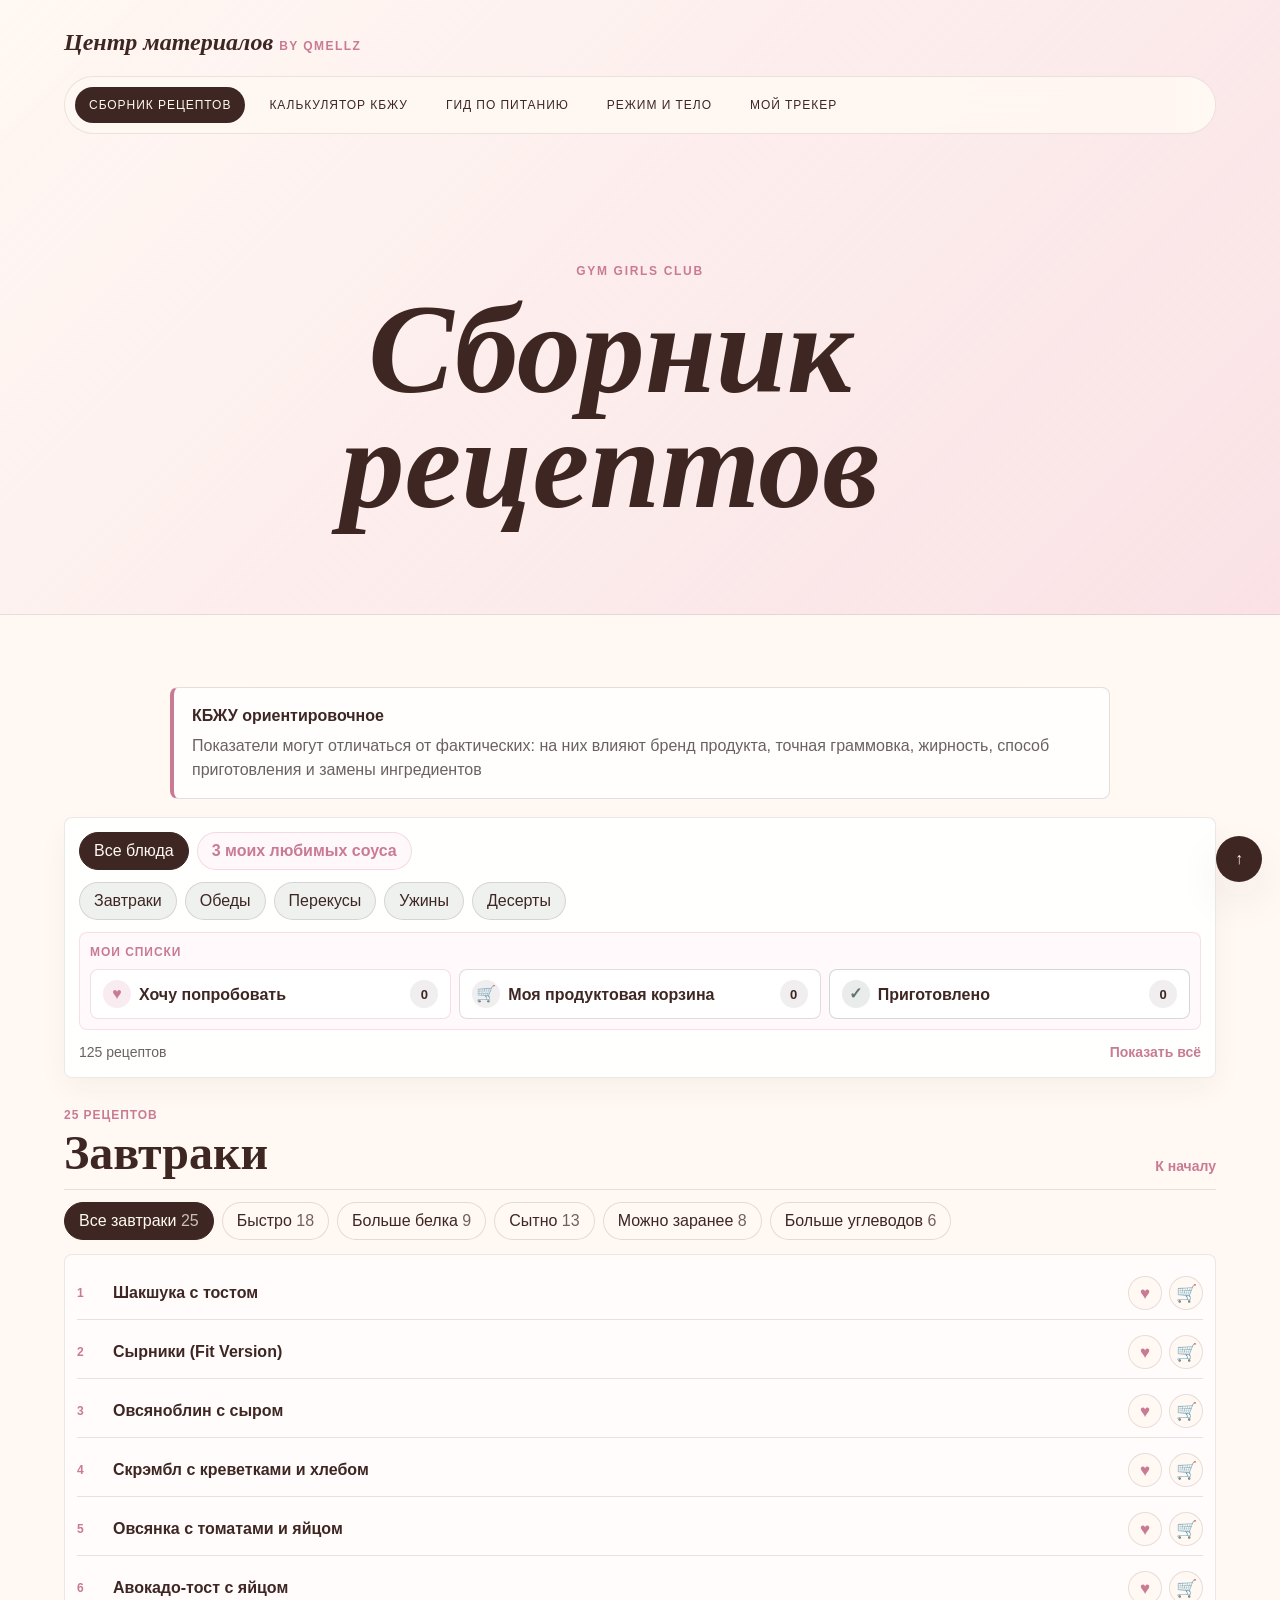
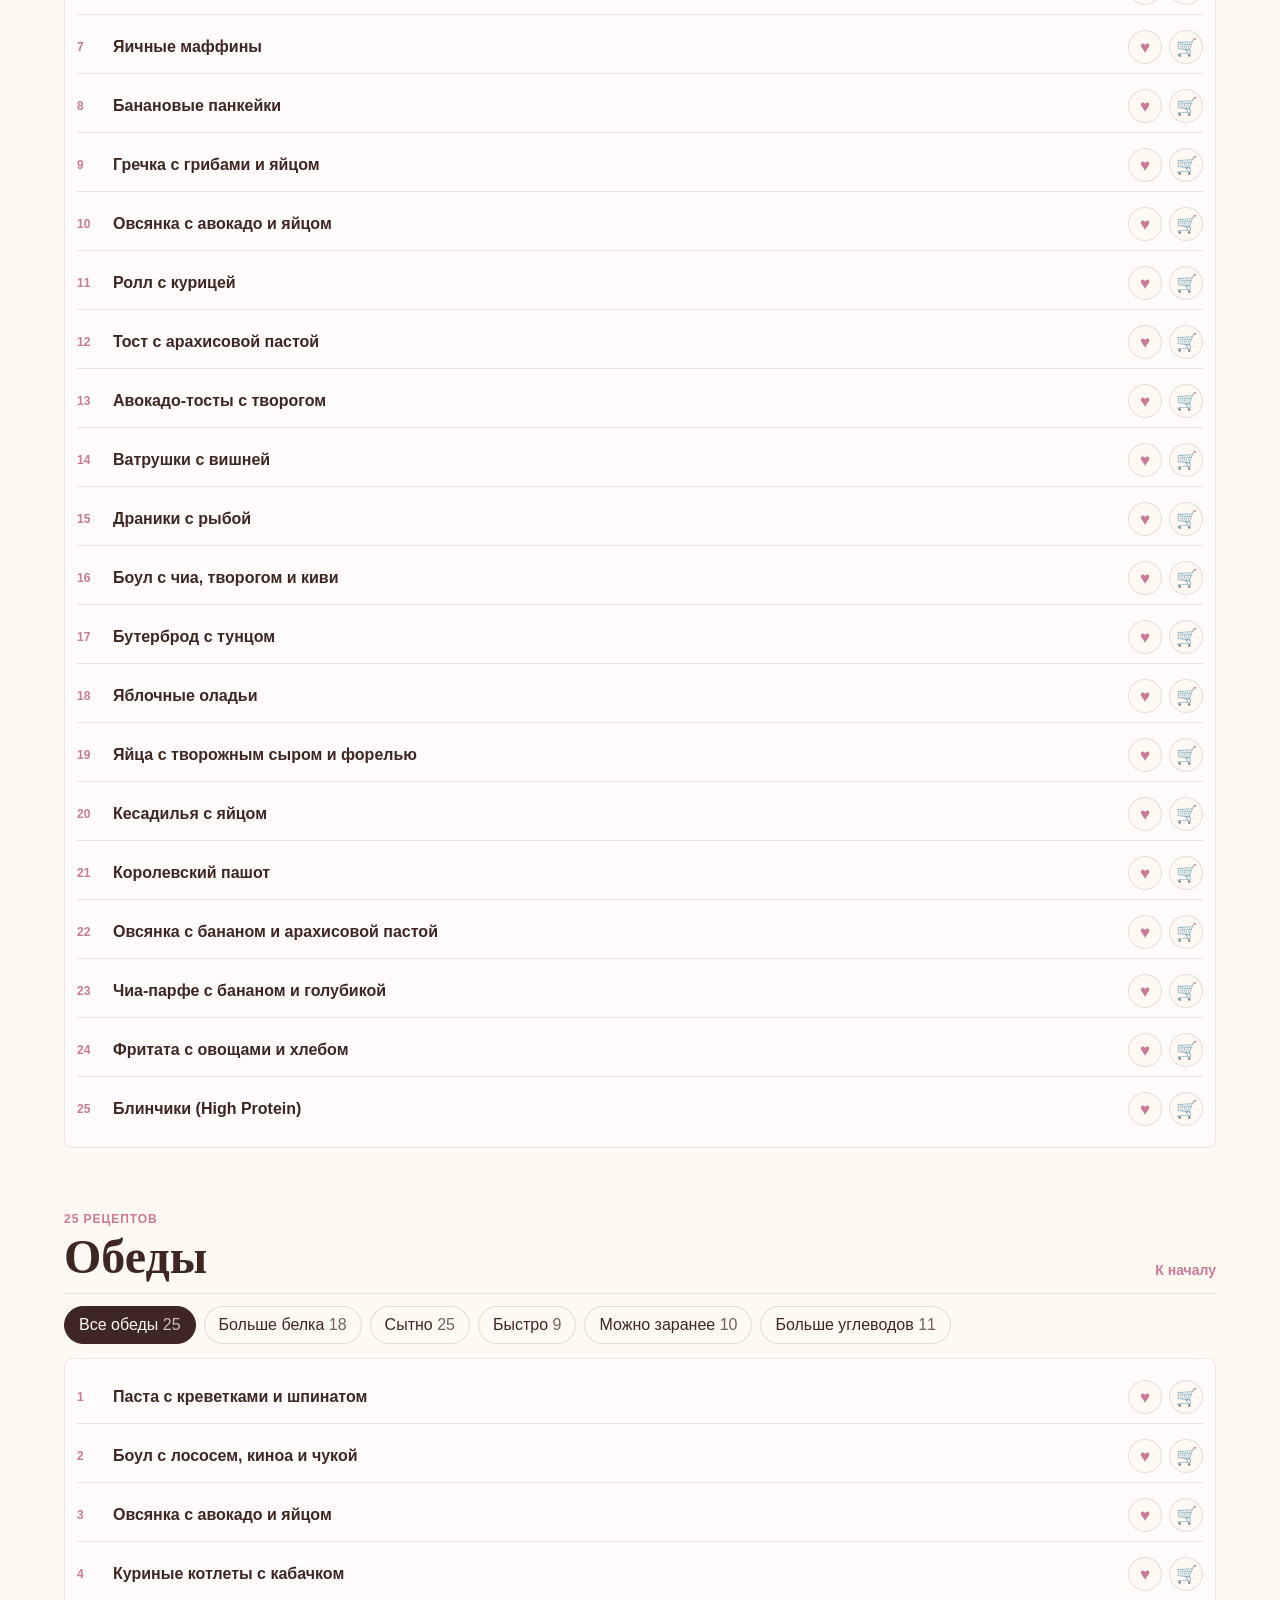
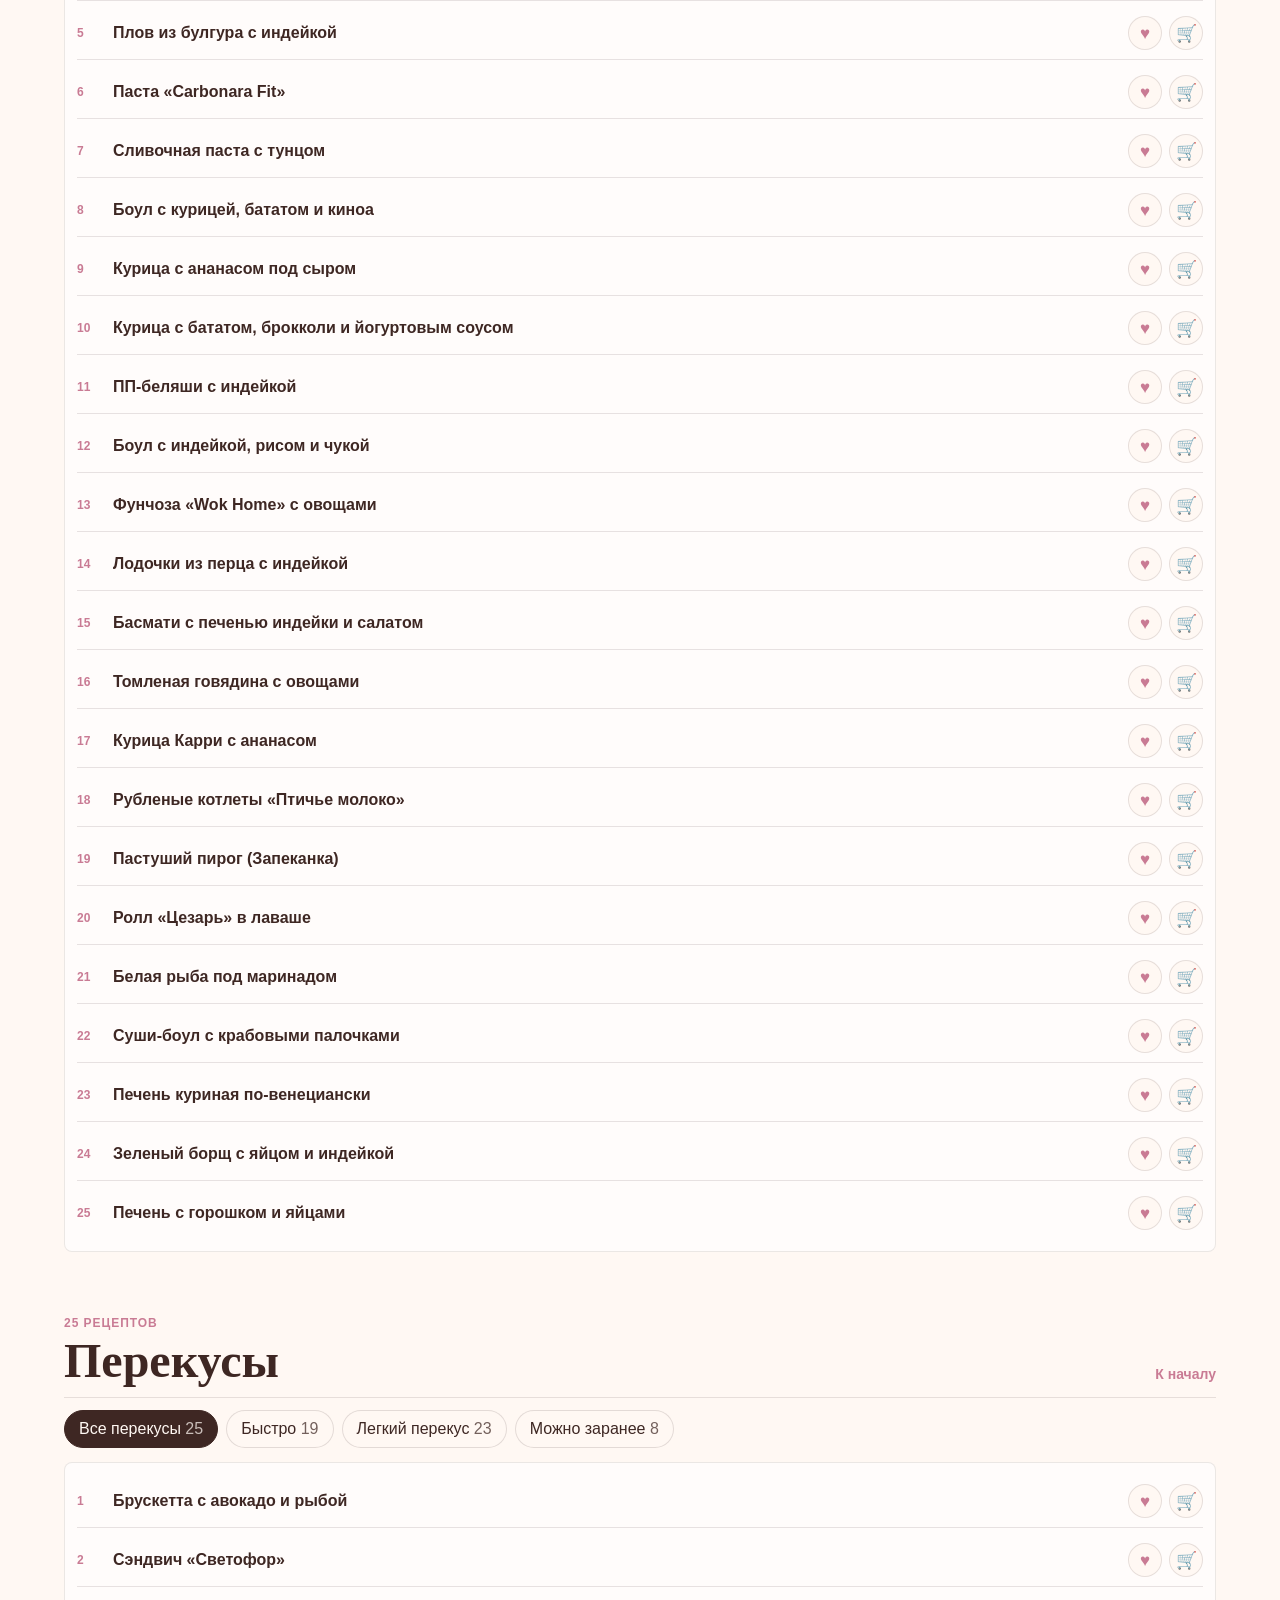
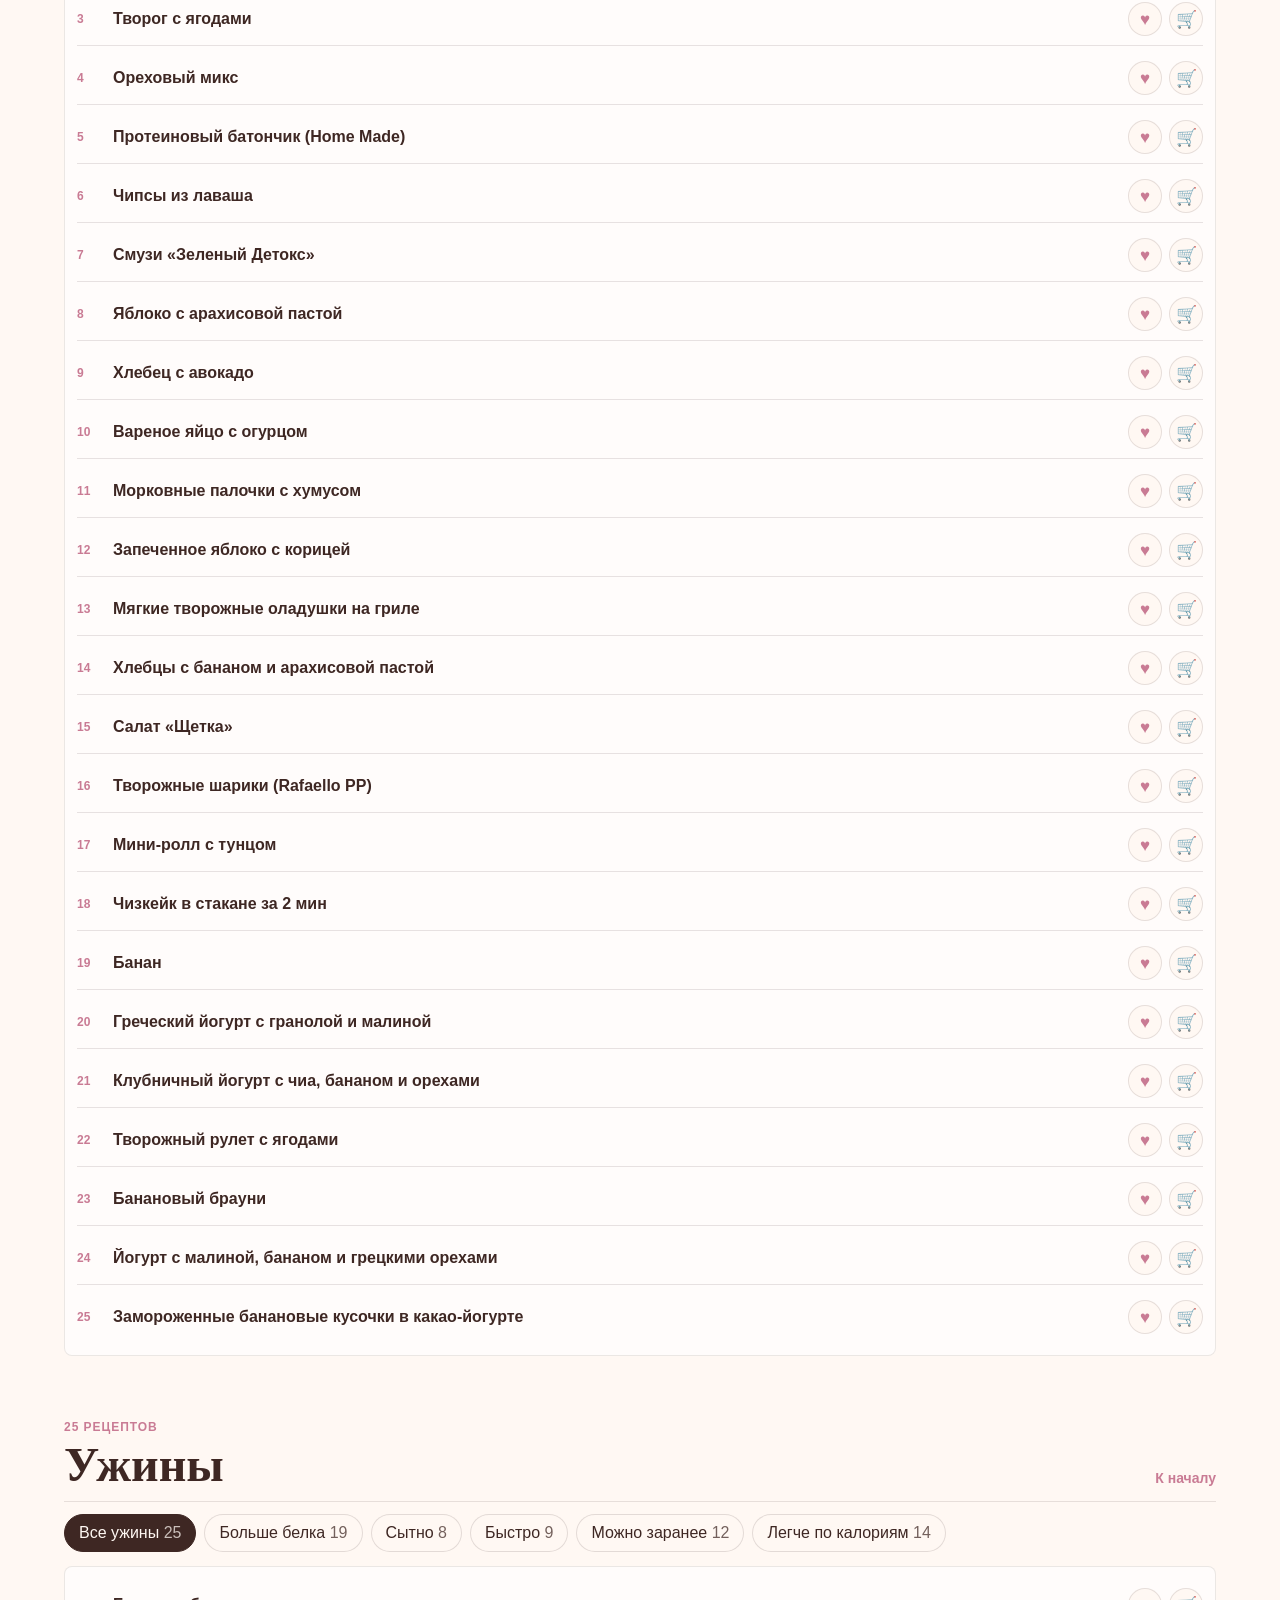
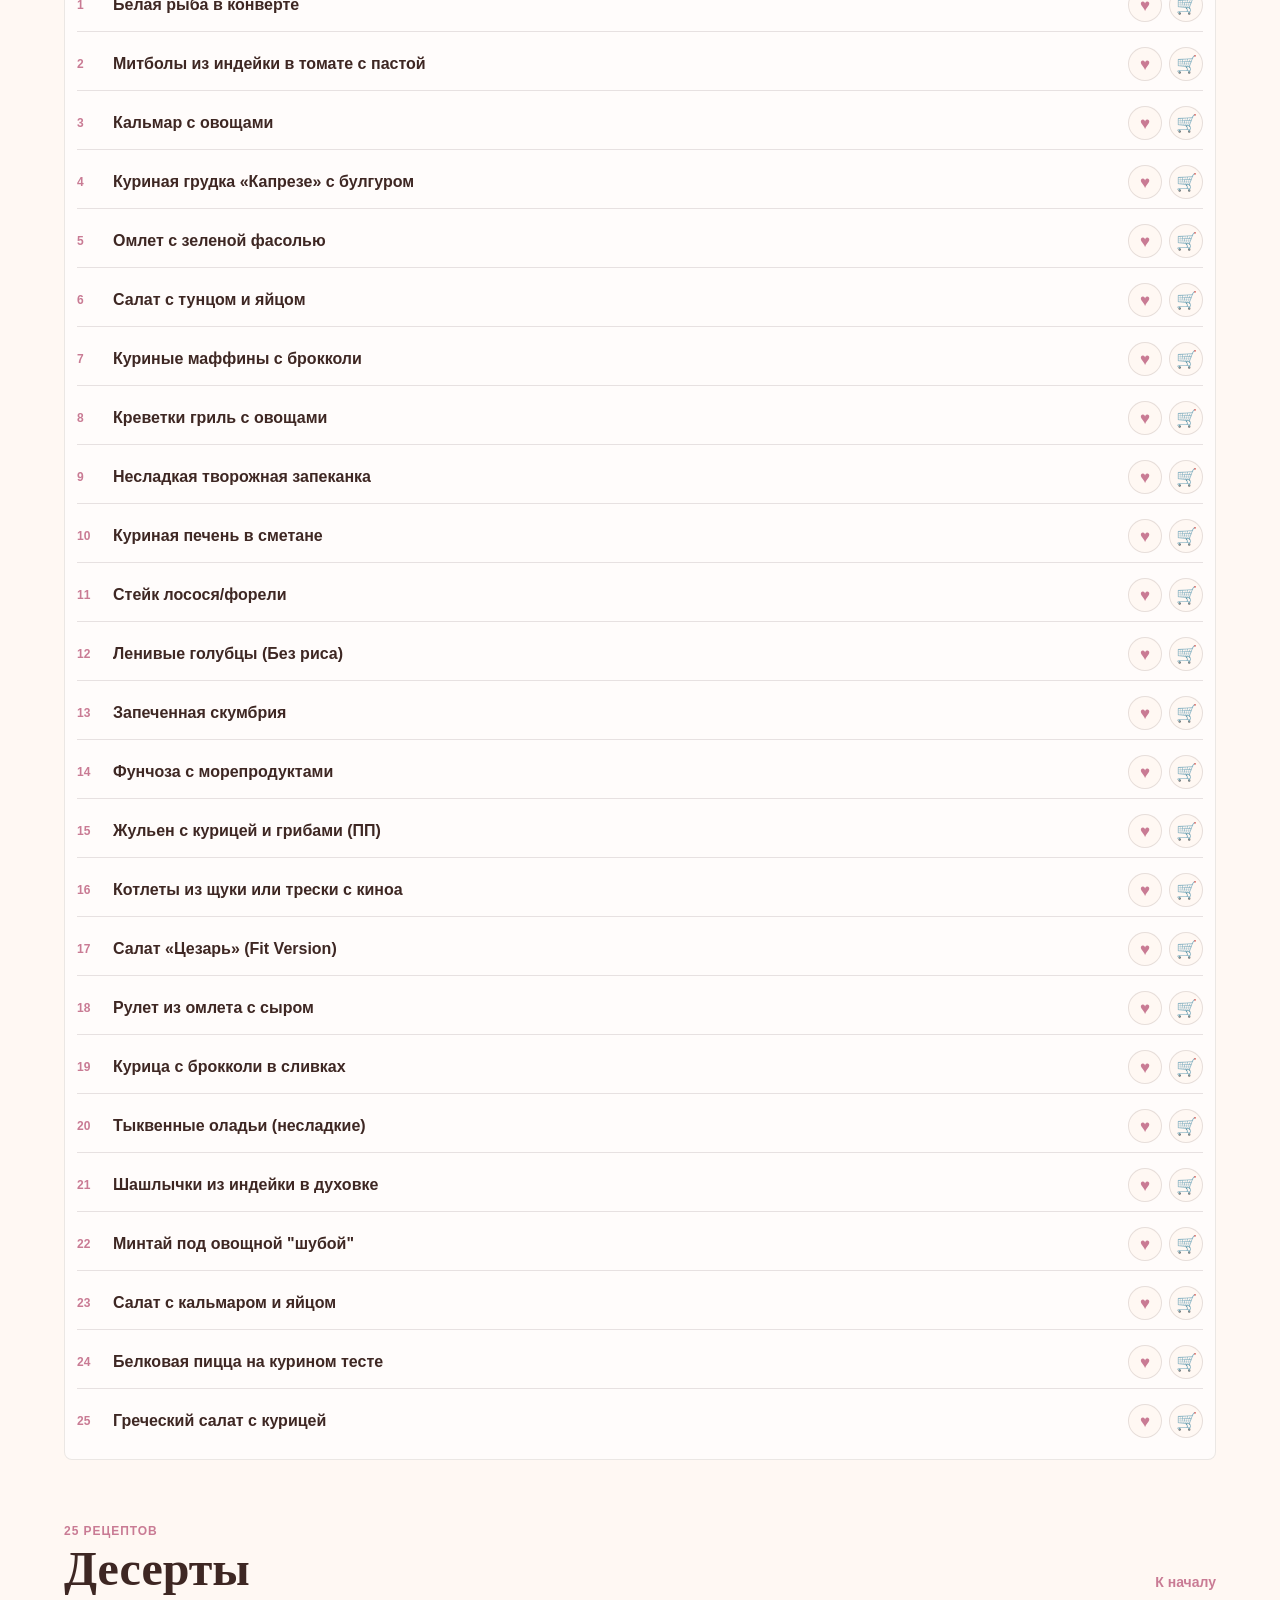
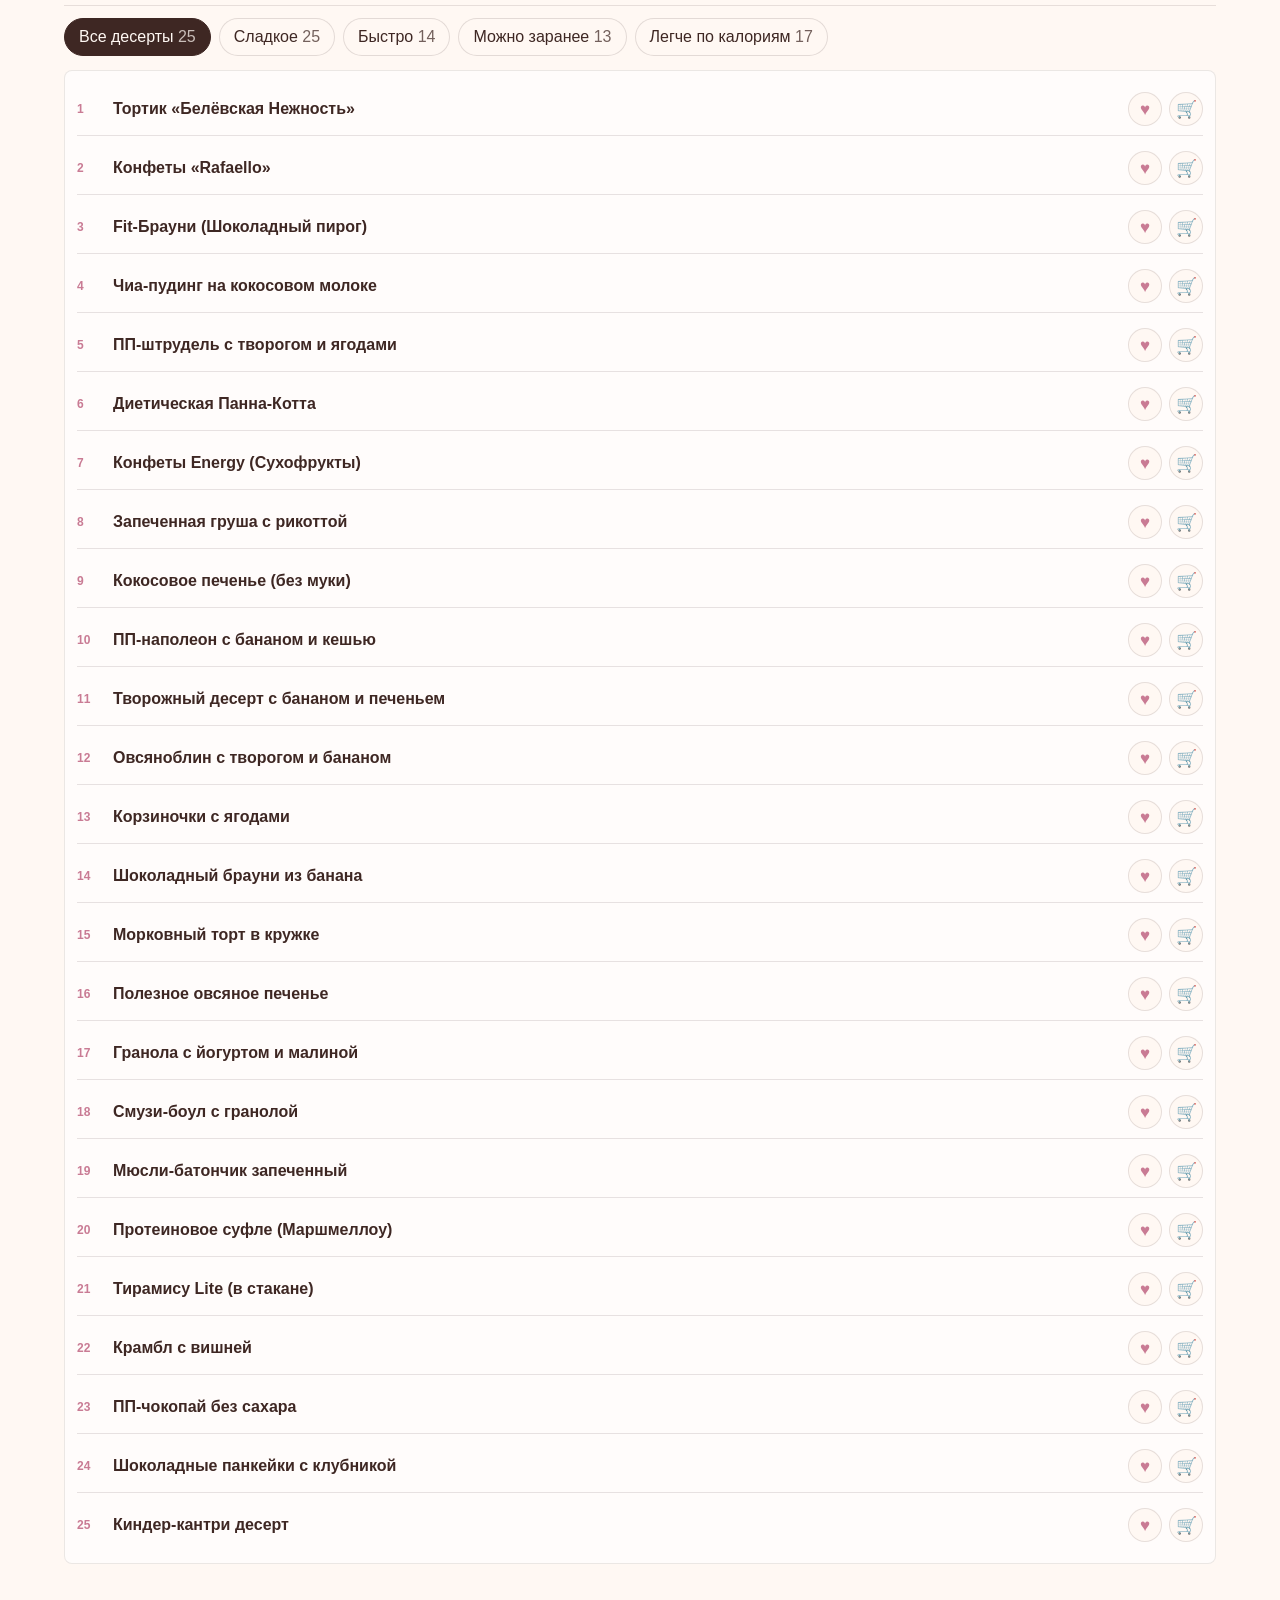
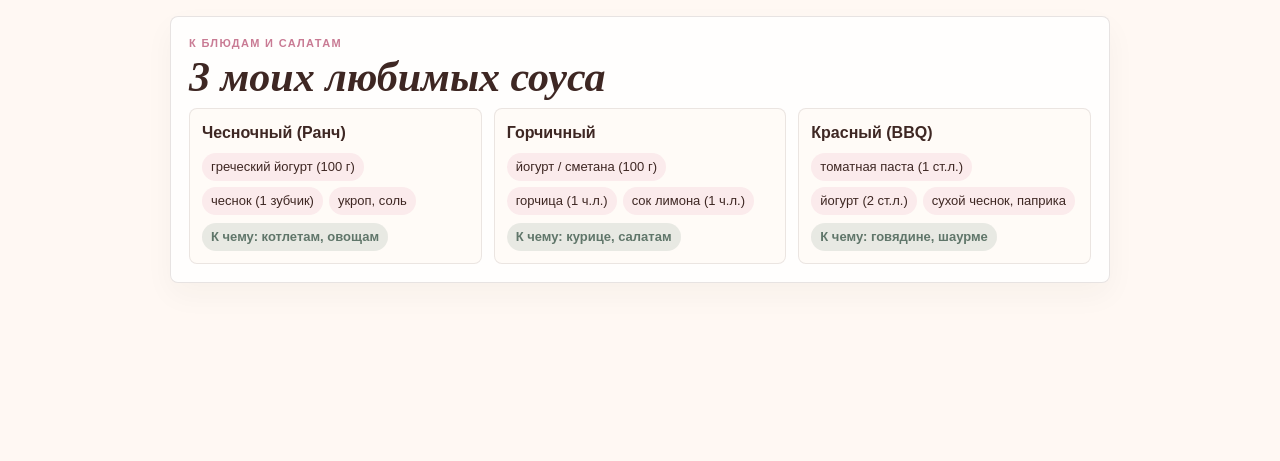
==== index.html @ 909104e0 "Initialize materials hub project" ====
<!doctype html>
<html lang="ru">
<head>
  <meta charset="UTF-8">
  <meta name="viewport" content="width=device-width, initial-scale=1.0">
  <meta name="description" content="Центр материалов Gym Girls Club: сборник рецептов, КБЖУ, отметки и продуктовая корзина.">
  <title>Gym Girls Club — центр материалов</title>
  <link rel="stylesheet" href="assets/css/materials.css?v=hub-5">
</head>
<body>
  <div class="materials-hub">
    <header class="hub-hero" id="top">
      <div class="hub-brand">Центр материалов <span>by QMELLZ</span></div>

      <div class="hub-nav-wrap" aria-label="Навигация по материалам">
        <nav class="hub-nav">
          <a class="hub-nav__item is-active" href="index.html#recipes">Сборник рецептов</a>
          <a class="hub-nav__item" href="calculator.html">Калькулятор КБЖУ</a>
          <a class="hub-nav__item" href="nutrition-guide.html">Гид по питанию</a>
          <a class="hub-nav__item" href="body-guide.html">Режим и тело</a>
          <a class="hub-nav__item" href="tracker.html">Мой трекер</a>
        </nav>
      </div>

      <div class="hub-hero__content">
        <p class="hub-eyebrow">Gym Girls Club</p>
        <h1>Сборник рецептов</h1>
      </div>
    </header>

    <main>
      <section class="section" id="recipes" aria-label="Сборник рецептов">
        <aside class="kbju-disclaimer" aria-label="Пояснение по КБЖУ">
          <strong>КБЖУ ориентировочное</strong>
          <p>Показатели могут отличаться от фактических: на них влияют бренд продукта, точная граммовка, жирность, способ приготовления и замены ингредиентов</p>
        </aside>

        <div class="recipes-toolbar" aria-label="Навигация по рецептам">
          <div class="status-tabs" data-status-tabs aria-label="Все рецепты">
            <button class="chip is-active" type="button" data-status-filter="">Все блюда</button>
            <a class="chip chip--sauces" href="#favorite-sauces">3 моих любимых соуса</a>
          </div>

          <div class="meal-jump" data-category-filters aria-label="Быстрый переход по разделам"></div>

          <div class="my-lists" aria-label="Мои списки">
            <span class="my-lists__title">Мои списки</span>
            <div class="my-lists__actions">
              <button class="my-list-button" type="button" data-status-filter="want">
                <span class="my-list-button__icon" aria-hidden="true">♥</span>
                <span>Хочу попробовать</span>
                <strong data-status-count="want">0</strong>
              </button>
              <button class="my-list-button my-list-button--shopping" type="button" data-open-shopping>
                <span class="my-list-button__icon" aria-hidden="true">🛒</span>
                <span>Моя продуктовая корзина</span>
                <strong data-shopping-count>0</strong>
              </button>
              <button class="my-list-button my-list-button--cooked" type="button" data-status-filter="cooked">
                <span class="my-list-button__icon" aria-hidden="true">✓</span>
                <span>Приготовлено</span>
                <strong data-status-count="cooked">0</strong>
              </button>
            </div>
          </div>

          <div class="toolbar-meta">
            <span data-result-count>0 рецептов</span>
            <span class="status-message" data-status-message aria-live="polite"></span>
            <button class="text-button" type="button" data-reset-filters>Показать всё</button>
          </div>
        </div>

        <div class="recipe-sections" data-recipes-list></div>

        <section class="favorite-sauces" id="favorite-sauces" aria-labelledby="favorite-sauces-title">
          <div class="favorite-sauces__head">
            <span>К блюдам и салатам</span>
            <h2 id="favorite-sauces-title">3 моих любимых соуса</h2>
          </div>
          <div class="favorite-sauces__list" data-sauces></div>
        </section>
      </section>
    </main>

    <div class="recipe-modal" data-recipe-modal hidden>
      <button class="recipe-modal__backdrop" type="button" data-close-recipe aria-label="Закрыть окно"></button>
      <article class="recipe-modal__panel" role="dialog" aria-modal="true" aria-labelledby="recipe-modal-title">
        <div data-recipe-modal-content></div>
      </article>
    </div>

    <a class="back-top" href="#top" aria-label="Наверх">↑</a>
  </div>

  <script src="assets/data/recipes-data.js"></script>
  <script src="assets/js/materials.js?v=hub-4"></script>
</body>
</html>
---- assets/css/materials.css ----
:root {
  --espresso: #3e2723;
  --deep-text: #241716;
  --cream: #fff8f3;
  --peony: #f4c9d6;
  --dusty-rose: #c97b94;
  --sage: #60766a;
  --sage-soft: rgba(96, 118, 106, 0.14);
  --surface: #ffffff;
  --soft-line: rgba(62, 39, 35, 0.12);
  --muted: rgba(36, 23, 22, 0.68);
  --shadow: 0 18px 46px rgba(62, 39, 35, 0.08);
}

*,
*::before,
*::after {
  box-sizing: border-box;
}

html {
  scroll-behavior: smooth;
}

body {
  margin: 0;
  background: var(--cream);
  color: var(--deep-text);
  font-family: Arial, sans-serif;
  line-height: 1.5;
}

button,
input {
  font: inherit;
}

select {
  font: inherit;
}

button {
  cursor: pointer;
}

a {
  color: inherit;
}

.materials-hub {
  min-height: 100vh;
  overflow-x: hidden;
}

.hub-hero {
  min-height: 480px;
  padding: 24px clamp(18px, 5vw, 72px) clamp(50px, 8vw, 92px);
  background:
    linear-gradient(135deg, rgba(255, 248, 243, 0.96), rgba(244, 201, 214, 0.48)),
    var(--cream);
  border-bottom: 1px solid var(--soft-line);
}

.hub-brand {
  color: var(--espresso);
  font-family: Georgia, "Times New Roman", serif;
  font-size: clamp(18px, 2vw, 24px);
  font-style: italic;
  font-weight: 700;
}

.hub-brand span {
  color: var(--dusty-rose);
  font-family: Arial, sans-serif;
  font-size: 12px;
  font-style: normal;
  letter-spacing: 0.12em;
  text-transform: uppercase;
}

.hub-nav-wrap {
  position: sticky;
  top: 0;
  z-index: 10;
  margin-top: 16px;
  overflow: hidden;
  border: 1px solid rgba(62, 39, 35, 0.1);
  border-radius: 999px;
  background: rgba(255, 248, 243, 0.86);
  backdrop-filter: blur(16px);
}

.hub-nav-wrap::after {
  content: "";
  position: absolute;
  top: 0;
  right: 0;
  bottom: 0;
  width: 44px;
  pointer-events: none;
  background: linear-gradient(90deg, rgba(255, 248, 243, 0), rgba(255, 248, 243, 0.92));
}

.hub-nav {
  display: flex;
  gap: 10px;
  align-items: center;
  overflow-x: auto;
  padding: 10px;
  scrollbar-width: none;
}

.hub-nav::-webkit-scrollbar {
  display: none;
}

.hub-nav__item {
  display: inline-flex;
  flex: 0 0 auto;
  min-height: 36px;
  align-items: center;
  justify-content: center;
  padding: 9px 14px;
  border-radius: 999px;
  color: var(--espresso);
  font-size: 12px;
  letter-spacing: 0.08em;
  text-decoration: none;
  text-transform: uppercase;
  white-space: nowrap;
}

.hub-nav__item.is-active {
  background: var(--espresso);
  color: var(--cream);
}

.hub-nav__item.is-muted {
  border: 1px solid rgba(62, 39, 35, 0.1);
  color: rgba(62, 39, 35, 0.52);
}

.hub-hero__content {
  max-width: 780px;
  margin: 0 auto;
  padding-top: clamp(70px, 10vw, 132px);
  text-align: center;
}

.hub-eyebrow {
  margin: 0 0 12px;
  color: var(--dusty-rose);
  font-size: 12px;
  font-weight: 700;
  letter-spacing: 0.14em;
  text-transform: uppercase;
}

.hub-hero h1,
.section-heading h2 {
  margin: 0;
  color: var(--espresso);
  font-family: Georgia, "Times New Roman", serif;
  font-weight: 700;
  letter-spacing: 0;
}

.hub-hero h1 {
  max-width: 720px;
  font-size: clamp(70px, 10vw, 132px);
  font-style: italic;
  line-height: 0.9;
}

.hub-lead {
  max-width: 640px;
  margin: 24px auto 0;
  color: var(--muted);
  font-size: clamp(17px, 2vw, 22px);
}

.hero-count {
  display: inline-flex;
  min-height: 38px;
  align-items: center;
  margin-top: 26px;
  padding: 0 14px;
  border-radius: 999px;
  background: rgba(255, 255, 255, 0.7);
  color: var(--espresso);
  font-weight: 700;
}

main {
  padding: clamp(34px, 6vw, 72px) clamp(16px, 5vw, 72px) 96px;
}

.section {
  max-width: 1180px;
  margin: 0 auto 82px;
  scroll-margin-top: 90px;
}

.section-heading {
  max-width: 760px;
  margin-bottom: 22px;
}

.section-heading h2 {
  font-size: clamp(34px, 5vw, 64px);
  line-height: 0.95;
}

.section-heading p,
.recipe-meta,
.recipe-note,
.shopping-panel p {
  color: var(--muted);
}

.section-heading p {
  margin: 14px 0 0;
  font-size: 16px;
}

.kbju-disclaimer {
  max-width: 940px;
  margin: 0 auto 18px;
  padding: 16px 18px;
  border: 1px solid rgba(62, 39, 35, 0.14);
  border-left: 4px solid var(--dusty-rose);
  border-radius: 8px;
  background: rgba(255, 255, 255, 0.78);
  color: var(--muted);
}

.kbju-disclaimer strong {
  display: block;
  margin-bottom: 6px;
  color: var(--espresso);
}

.kbju-disclaimer p {
  margin: 0;
}

.favorite-sauces {
  max-width: 940px;
  margin: 36px auto 0;
  padding: 18px;
  border: 1px solid rgba(62, 39, 35, 0.12);
  border-radius: 8px;
  background: rgba(255, 255, 255, 0.82);
  box-shadow: 0 12px 30px rgba(62, 39, 35, 0.04);
  scroll-margin-top: 220px;
}

.favorite-sauces__head {
  margin-bottom: 10px;
}

.favorite-sauces__head span {
  display: block;
  margin-bottom: 4px;
  color: var(--dusty-rose);
  font-size: 11px;
  font-weight: 700;
  letter-spacing: 0.12em;
  text-transform: uppercase;
}

.favorite-sauces__head h2 {
  margin: 0;
  color: var(--espresso);
  font-family: Georgia, "Times New Roman", serif;
  font-size: clamp(28px, 4vw, 42px);
  font-style: italic;
  line-height: 1;
}

.favorite-sauces__list {
  display: grid;
  grid-template-columns: repeat(3, minmax(0, 1fr));
  gap: 12px;
}

.recipes-toolbar {
  position: sticky;
  top: 62px;
  z-index: 5;
  display: grid;
  gap: 12px;
  margin-bottom: 24px;
  padding: 14px;
  border: 1px solid rgba(62, 39, 35, 0.1);
  border-radius: 8px;
  background: rgba(255, 255, 255, 0.88);
  box-shadow: 0 12px 30px rgba(62, 39, 35, 0.045);
  backdrop-filter: blur(16px);
}

.status-tabs,
.meal-jump,
.toolbar-meta,
.section-chips,
.recipe-meta,
.recipe-tags {
  width: 100%;
  min-width: 0;
  display: flex;
  flex-wrap: wrap;
  gap: 8px;
  align-items: center;
}

.toolbar-meta {
  justify-content: space-between;
  color: var(--muted);
  font-size: 14px;
}

.my-lists {
  display: grid;
  gap: 8px;
  padding: 10px;
  border: 1px solid rgba(207, 119, 147, 0.2);
  border-radius: 8px;
  background: rgba(255, 248, 250, 0.82);
}

.my-lists__title {
  color: var(--dusty-rose);
  font-size: 12px;
  font-weight: 800;
  letter-spacing: 0.08em;
  text-transform: uppercase;
}

.my-lists__actions {
  display: grid;
  grid-template-columns: repeat(3, minmax(0, 1fr));
  gap: 8px;
}

.my-list-button {
  min-width: 0;
  min-height: 48px;
  display: grid;
  grid-template-columns: 28px minmax(0, 1fr) 28px;
  align-items: center;
  gap: 8px;
  padding: 10px 12px;
  border: 1px solid rgba(207, 119, 147, 0.24);
  border-radius: 8px;
  background: #fff;
  color: var(--espresso);
  font-weight: 800;
  text-align: left;
  transition: transform 180ms ease, background-color 180ms ease, border-color 180ms ease;
}

.my-list-button:hover {
  transform: translateY(-1px);
}

.my-list-button.is-active {
  border-color: var(--dusty-rose);
  background: rgba(207, 119, 147, 0.13);
}

.my-list-button--cooked {
  border-color: rgba(96, 118, 106, 0.28);
}

.my-list-button--cooked.is-active {
  border-color: var(--sage);
  background: rgba(96, 118, 106, 0.14);
}

.my-list-button__icon,
.my-list-button strong {
  flex: 0 0 auto;
}

.my-list-button span:not(.my-list-button__icon) {
  min-width: 0;
  line-height: 1.2;
  overflow-wrap: anywhere;
}

.my-list-button__icon {
  width: 28px;
  height: 28px;
  display: inline-flex;
  align-items: center;
  justify-content: center;
  border-radius: 999px;
  background: rgba(207, 119, 147, 0.14);
  color: var(--dusty-rose);
}

.my-list-button--cooked .my-list-button__icon {
  background: rgba(96, 118, 106, 0.14);
  color: var(--sage);
}

.my-list-button--shopping {
  border-color: rgba(62, 39, 35, 0.16);
}

.my-list-button--shopping .my-list-button__icon {
  background: rgba(62, 39, 35, 0.08);
  color: var(--espresso);
}

.my-list-button strong {
  min-width: 28px;
  height: 28px;
  display: inline-flex;
  align-items: center;
  justify-content: center;
  border-radius: 999px;
  background: rgba(62, 39, 35, 0.08);
  color: var(--espresso);
  font-size: 13px;
}

.status-message {
  min-height: 21px;
  color: var(--sage);
  font-weight: 700;
}

.button,
.chip,
.text-button {
  border: 0;
  text-decoration: none;
  transition: transform 180ms ease, background-color 180ms ease, border-color 180ms ease;
}

.button:hover,
.chip:hover,
.text-button:hover {
  transform: translateY(-1px);
}

.button {
  display: inline-flex;
  min-height: 46px;
  align-items: center;
  justify-content: center;
  padding: 0 22px;
  border-radius: 999px;
  font-weight: 700;
}

.button--primary {
  background: var(--espresso);
  color: var(--cream);
}

.button--ghost {
  border: 1px solid rgba(62, 39, 35, 0.18);
  background: rgba(255, 255, 255, 0.58);
  color: var(--espresso);
}

.chip {
  min-height: 38px;
  padding: 0 14px;
  border: 1px solid rgba(62, 39, 35, 0.14);
  border-radius: 999px;
  background: rgba(255, 248, 243, 0.84);
  color: var(--espresso);
  white-space: nowrap;
}

a.chip {
  display: inline-flex;
  align-items: center;
}

.chip.is-active {
  border-color: var(--espresso);
  background: var(--espresso);
  color: var(--cream);
}

.chip span {
  opacity: 0.72;
}

.chip--jump {
  background: rgba(96, 118, 106, 0.1);
}

.chip--sauces {
  border-color: rgba(207, 119, 147, 0.24);
  background: rgba(255, 248, 250, 0.9);
  color: var(--dusty-rose);
  font-weight: 800;
}

.text-button {
  padding: 0;
  background: transparent;
  color: var(--dusty-rose);
  font-weight: 700;
}

.recipe-sections {
  display: grid;
  gap: 42px;
}

.recipe-section {
  scroll-margin-top: 250px;
}

.recipe-section__head {
  display: flex;
  gap: 16px;
  align-items: flex-end;
  justify-content: space-between;
  margin-bottom: 12px;
  padding-bottom: 12px;
  border-bottom: 1px solid var(--soft-line);
}

.recipe-section__head h3 {
  margin: 3px 0 0;
  color: var(--espresso);
  font-family: Georgia, "Times New Roman", serif;
  font-size: clamp(30px, 4vw, 48px);
  line-height: 1;
}

.recipe-section__count {
  color: var(--dusty-rose);
  font-size: 12px;
  font-weight: 700;
  letter-spacing: 0.08em;
  text-transform: uppercase;
}

.recipe-section__top {
  color: var(--dusty-rose);
  font-size: 14px;
  font-weight: 700;
  text-decoration: none;
}

.section-chips {
  margin-bottom: 14px;
}

.recipe-index {
  display: grid;
  gap: 6px;
  margin: 0 0 16px;
  padding: 12px;
  border: 1px solid rgba(62, 39, 35, 0.1);
  border-radius: 8px;
  background: rgba(255, 255, 255, 0.62);
}

.recipe-index__item {
  width: 100%;
  display: grid;
  grid-template-columns: minmax(0, 1fr) auto;
  gap: 10px;
  align-items: center;
  padding: 9px 0;
  border-bottom: 1px solid var(--soft-line);
  color: var(--espresso);
}

.recipe-index__item.is-want {
  color: var(--dusty-rose);
}

.recipe-index__item.is-cooked {
  color: var(--sage);
}

.recipe-index__item:last-child {
  border-bottom: 0;
}

.recipe-index__open {
  min-width: 0;
  display: grid;
  grid-template-columns: 28px minmax(0, 1fr);
  gap: 8px;
  align-items: center;
  padding: 0;
  border: 0;
  background: transparent;
  color: inherit;
  font-weight: 700;
  text-align: left;
}

.recipe-index__open span {
  color: var(--dusty-rose);
  font-size: 12px;
}

.recipe-index__open strong {
  min-width: 0;
  overflow-wrap: anywhere;
}

.recipe-grid,
.bonus-grid,
.shopping-layout {
  display: grid;
  gap: 14px;
}

.recipe-grid {
  grid-template-columns: repeat(3, minmax(0, 1fr));
  width: 100%;
}

.recipe-card,
.bonus-card,
.shopping-list,
.shopping-panel {
  border: 1px solid rgba(62, 39, 35, 0.1);
  border-radius: 8px;
  background: rgba(255, 255, 255, 0.82);
  box-shadow: 0 12px 30px rgba(62, 39, 35, 0.045);
}

.recipe-card {
  min-width: 0;
  width: 100%;
  max-width: 100%;
  overflow: hidden;
  scroll-margin-top: 250px;
}

.recipe-card:hover {
  transform: translateY(-2px);
}

.recipe-card.is-want {
  border-color: rgba(201, 123, 148, 0.42);
}

.recipe-card.is-cooked {
  border-color: rgba(96, 118, 106, 0.45);
  background: linear-gradient(135deg, rgba(96, 118, 106, 0.13), rgba(255, 255, 255, 0.9));
}

.recipe-summary {
  width: 100%;
  min-width: 0;
  display: grid;
  grid-template-columns: minmax(0, 1fr) auto;
  gap: 12px;
  align-items: start;
  padding: 18px;
}

.recipe-main-toggle {
  display: block;
  width: 100%;
  min-width: 0;
  padding: 0;
  border: 0;
  background: transparent;
  color: inherit;
  text-align: left;
}

.recipe-category {
  color: var(--dusty-rose);
  font-size: 12px;
  font-weight: 700;
  letter-spacing: 0.08em;
  text-transform: uppercase;
}

.recipe-title {
  margin: 6px 0 10px;
  color: var(--espresso);
  font-size: 19px;
  line-height: 1.2;
  overflow-wrap: anywhere;
}

.recipe-pill,
.tag {
  display: inline-flex;
  min-width: 0;
  max-width: 100%;
  align-items: center;
  min-height: 28px;
  padding: 0 9px;
  border-radius: 999px;
  background: rgba(244, 201, 214, 0.42);
  color: var(--espresso);
  font-size: 12px;
  font-weight: 700;
  overflow-wrap: anywhere;
  white-space: normal;
}

.recipe-pill--cooked {
  background: var(--sage-soft);
  color: var(--sage);
}

.recipe-pill--want {
  background: rgba(201, 123, 148, 0.18);
  color: var(--dusty-rose);
}

.recipe-card-actions {
  display: flex;
  gap: 7px;
  align-items: center;
  justify-content: flex-end;
  flex-wrap: wrap;
}

.recipe-open,
.status-icon {
  width: 34px;
  height: 34px;
  border: 0;
  border-radius: 999px;
  display: grid;
  flex: 0 0 34px;
  place-items: center;
  background: var(--peony);
  color: var(--espresso);
  font-weight: 700;
}

.status-icon {
  border: 1px solid rgba(62, 39, 35, 0.12);
  background: var(--cream);
  color: var(--dusty-rose);
  font-size: 17px;
}

.status-icon--shopping {
  color: var(--espresso);
}

.status-icon--remove-cooked {
  color: var(--muted);
  font-size: 22px;
  line-height: 1;
}

.status-icon.is-active {
  border-color: transparent;
  background: var(--dusty-rose);
  color: #ffffff;
}

.status-icon--shopping.is-active {
  background: var(--espresso);
}

.mark-cooked-button {
  min-height: 34px;
  padding: 0 12px;
  border: 1px solid rgba(96, 118, 106, 0.24);
  border-radius: 999px;
  background: rgba(96, 118, 106, 0.1);
  color: var(--sage);
  font-size: 13px;
  font-weight: 800;
}

.recipe-block {
  margin-top: 16px;
}

.recipe-block h4 {
  margin: 0 0 8px;
  color: var(--espresso);
}

.recipe-block p,
.recipe-block ol {
  margin: 0;
}

.recipe-block ol {
  padding-left: 22px;
}

.recipe-block li + li {
  margin-top: 8px;
}

.recipe-note {
  margin-top: 14px;
  padding: 12px;
  border-left: 4px solid var(--sage);
  border-radius: 8px;
  background: var(--sage-soft);
}

.recipe-modal[hidden] {
  display: none;
}

.recipe-modal {
  position: fixed;
  inset: 0;
  z-index: 40;
  display: grid;
  place-items: center;
  padding: 24px;
}

.recipe-modal__backdrop {
  position: absolute;
  inset: 0;
  border: 0;
  background: rgba(36, 23, 22, 0.36);
}

.recipe-modal__panel {
  position: relative;
  z-index: 1;
  width: min(720px, 100%);
  height: min(760px, calc(100vh - 48px));
  max-height: min(760px, calc(100vh - 48px));
  overflow: hidden;
  display: flex;
  flex-direction: column;
  border: 1px solid rgba(62, 39, 35, 0.14);
  border-radius: 12px;
  background: var(--surface);
  box-shadow: 0 28px 80px rgba(62, 39, 35, 0.22);
}

[data-recipe-modal-content] {
  min-height: 0;
  height: 100%;
  display: flex;
  flex-direction: column;
}

.recipe-modal__head {
  display: grid;
  grid-template-columns: minmax(0, 1fr) auto;
  gap: 16px;
  align-items: start;
  padding: 22px 22px 14px;
  border-bottom: 1px solid var(--soft-line);
}

.recipe-modal__head h3 {
  margin: 6px 0 0;
  color: var(--espresso);
  font-family: Georgia, "Times New Roman", serif;
  font-size: clamp(28px, 4vw, 46px);
  line-height: 1;
  overflow-wrap: anywhere;
}

.recipe-modal__actions {
  display: flex;
  gap: 8px;
  align-items: center;
}

.recipe-modal__close {
  width: 38px;
  height: 38px;
  border: 0;
  border-radius: 999px;
  display: grid;
  place-items: center;
  background: var(--espresso);
  color: var(--cream);
  font-size: 25px;
  line-height: 1;
}

.recipe-modal__body {
  min-height: 0;
  flex: 1 1 auto;
  overflow-y: auto;
  overscroll-behavior: contain;
  -webkit-overflow-scrolling: touch;
  padding: 18px 22px;
}

.recipe-modal__meta {
  margin-top: 12px;
}

.recipe-modal__footer {
  flex: 0 0 auto;
  padding: 14px 22px 20px;
  border-top: 1px solid var(--soft-line);
  background: var(--surface);
}

.recipe-modal__footer .button {
  width: 100%;
}

body.is-modal-open {
  overflow: hidden;
}

.bonus-grid {
  grid-template-columns: repeat(3, minmax(0, 1fr));
}

.bonus-card,
.shopping-list,
.shopping-panel {
  padding: 20px;
}

.bonus-card h3,
.shopping-panel h3 {
  margin: 0 0 8px;
  color: var(--espresso);
}

.sauce-row,
.booster-row,
.shopping-item {
  padding: 12px 0;
  border-bottom: 1px solid var(--soft-line);
}

.sauce-row:last-child,
.booster-row:last-child,
.shopping-item:last-child {
  border-bottom: 0;
}

.favorite-sauces .sauce-row {
  padding: 12px;
  border: 1px solid rgba(62, 39, 35, 0.1);
  border-radius: 8px;
  background: rgba(255, 248, 243, 0.54);
}

.favorite-sauces .sauce-row:last-child {
  border-bottom: 1px solid rgba(62, 39, 35, 0.1);
}

.sauce-row strong,
.booster-row strong {
  display: block;
  color: var(--espresso);
}

.booster-row span {
  display: block;
  margin-top: 4px;
  color: var(--muted);
}

.sauce-row ul {
  display: flex;
  flex-wrap: wrap;
  gap: 6px;
  margin: 8px 0;
  padding: 0;
  list-style: none;
}

.sauce-row li,
.sauce-pair {
  display: inline-flex;
  min-height: 28px;
  align-items: center;
  padding: 0 9px;
  border-radius: 999px;
  background: rgba(244, 201, 214, 0.34);
  color: var(--espresso);
  font-size: 13px;
}

.sauce-pair {
  background: var(--sage-soft);
  color: var(--sage);
  font-weight: 700;
}

.shopping-layout {
  grid-template-columns: minmax(0, 1fr) 280px;
  gap: 16px;
}

.shopping-list {
  display: grid;
  gap: 14px;
}

.shopping-recipe {
  padding: 14px;
  border: 1px solid rgba(62, 39, 35, 0.1);
  border-radius: 8px;
  background: rgba(255, 255, 255, 0.7);
}

.shopping-recipe h3 {
  margin: 0 0 8px;
  color: var(--espresso);
  font-size: 18px;
  line-height: 1.2;
}

.shopping-item label {
  display: flex;
  gap: 10px;
  align-items: flex-start;
}

.shopping-item input {
  margin-top: 4px;
  accent-color: var(--dusty-rose);
}

.shopping-item.is-checked span {
  color: var(--espresso);
  font-weight: 700;
}

.shopping-panel {
  position: sticky;
  top: 120px;
  align-self: start;
}

.shopping-panel .button {
  width: 100%;
  margin-top: 10px;
}

.shopping-hint {
  margin: 0 0 12px;
  color: var(--muted);
}

.back-top {
  position: fixed;
  right: 18px;
  bottom: 18px;
  z-index: 20;
  width: 46px;
  height: 46px;
  display: grid;
  place-items: center;
  border-radius: 50%;
  background: var(--espresso);
  color: var(--cream);
  text-decoration: none;
  box-shadow: var(--shadow);
}

.empty-state {
  grid-column: 1 / -1;
  padding: 24px;
  border: 1px dashed rgba(62, 39, 35, 0.24);
  border-radius: 8px;
  color: var(--muted);
  text-align: center;
}

.calculator-hero {
  min-height: 320px;
}

.calculator-hero .hub-hero__content {
  max-width: 900px;
  padding-top: clamp(46px, 6vw, 74px);
  text-align: center;
}

.calculator-hero h1 {
  max-width: 760px;
  margin-left: auto;
  margin-right: auto;
  font-size: clamp(42px, 6.4vw, 82px);
  line-height: 0.95;
}

.calculator-section {
  max-width: 1040px;
}

.calculator-section .kbju-disclaimer {
  text-align: center;
}

.calculator-layout {
  display: grid;
  grid-template-columns: minmax(0, 1.05fr) minmax(320px, 0.95fr);
  gap: 18px;
  align-items: start;
  justify-content: center;
}

.calculator-layout:not(.is-calculated) {
  max-width: 620px;
  grid-template-columns: minmax(0, 1fr);
  margin-left: auto;
  margin-right: auto;
}

.calculator-card,
.calculator-result {
  border: 1px solid rgba(62, 39, 35, 0.12);
  border-radius: 8px;
  background: rgba(255, 255, 255, 0.84);
  box-shadow: 0 12px 30px rgba(62, 39, 35, 0.045);
}

.calculator-card {
  display: grid;
  gap: 16px;
  padding: 18px;
  text-align: center;
}

.calculator-heading {
  max-width: 100%;
  margin-bottom: 0;
  text-align: center;
}

.calculator-kicker {
  display: block;
  margin-bottom: 6px;
  color: var(--dusty-rose);
  font-size: 12px;
  font-weight: 800;
  letter-spacing: 0.12em;
  text-transform: uppercase;
}

.calculator-fields {
  display: grid;
  grid-template-columns: repeat(3, minmax(0, 1fr));
  gap: 10px;
}

.calculator-fields--activity {
  grid-template-columns: repeat(2, minmax(0, 1fr));
}

.calculator-field {
  display: grid;
  gap: 7px;
  color: var(--espresso);
  font-weight: 800;
  text-align: left;
}

.calculator-field span,
.calculator-goals legend {
  color: var(--dusty-rose);
  font-size: 12px;
  font-weight: 800;
  letter-spacing: 0.08em;
  text-transform: uppercase;
}

.calculator-field input,
.calculator-field select {
  width: 100%;
  min-height: 48px;
  padding: 0 13px;
  border: 1px solid rgba(62, 39, 35, 0.16);
  border-radius: 8px;
  background: rgba(255, 248, 243, 0.62);
  color: var(--deep-text);
  font-size: 16px;
  font-weight: 700;
  outline: 0;
  text-align: center;
  text-overflow: ellipsis;
}

.calculator-field select {
  text-align: left;
}

.calculator-field input::placeholder {
  color: rgba(36, 23, 22, 0.52);
}

.calculator-field input:focus,
.calculator-field select:focus {
  border-color: var(--dusty-rose);
  box-shadow: 0 0 0 3px rgba(201, 123, 148, 0.14);
}

.calculator-goals {
  display: grid;
  gap: 8px;
  margin: 0;
  padding: 0;
  border: 0;
  text-align: left;
}

.calculator-goals legend {
  margin-bottom: 2px;
  text-align: center;
}

.goal-option {
  min-width: 0;
  display: grid;
  grid-template-columns: minmax(0, 1fr);
  gap: 6px;
  align-items: center;
  padding: 14px;
  border: 1px solid rgba(62, 39, 35, 0.12);
  border-radius: 8px;
  background: rgba(255, 248, 243, 0.6);
  color: var(--espresso);
  text-align: center;
  cursor: pointer;
}

.goal-option.is-selected {
  border-color: rgba(201, 123, 148, 0.5);
  background: rgba(244, 201, 214, 0.24);
  box-shadow: inset 0 0 0 1px rgba(201, 123, 148, 0.2);
}

.goal-option input {
  position: absolute;
  width: 1px;
  height: 1px;
  overflow: hidden;
  clip: rect(0 0 0 0);
  clip-path: inset(50%);
  white-space: nowrap;
  accent-color: var(--dusty-rose);
}

.goal-option strong,
.goal-option small {
  display: block;
}

.goal-option strong {
  line-height: 1.2;
}

.goal-option small {
  margin-top: 4px;
  color: var(--muted);
  font-weight: 400;
  line-height: 1.35;
}

.calculator-error {
  min-height: 21px;
  margin: 0;
  color: var(--dusty-rose);
  font-weight: 800;
}

.calculator-submit {
  width: 100%;
}

.calculator-result {
  position: sticky;
  top: 92px;
  display: grid;
  gap: 16px;
  padding: 18px;
  text-align: center;
}

.calculator-result[hidden] {
  display: none;
}

.calculator-result__head {
  padding: 18px;
  border-radius: 8px;
  background: var(--espresso);
  color: var(--cream);
}

.calculator-result__head span {
  display: block;
  color: var(--peony);
  font-size: 12px;
  font-weight: 800;
  letter-spacing: 0.12em;
  text-transform: uppercase;
}

.calculator-result__head strong {
  display: block;
  margin-top: 8px;
  font-family: Georgia, "Times New Roman", serif;
  font-size: clamp(40px, 7vw, 64px);
  line-height: 0.95;
}

.calculator-result__head p {
  margin: 12px 0 0;
  color: rgba(255, 248, 243, 0.82);
}

.calculator-warning {
  padding: 12px 14px;
  border: 1px solid rgba(201, 123, 148, 0.28);
  border-left: 4px solid var(--dusty-rose);
  border-radius: 8px;
  background: rgba(244, 201, 214, 0.18);
  color: var(--espresso);
  font-weight: 700;
}

.macro-meter {
  display: flex;
  width: 100%;
  height: 12px;
  overflow: hidden;
  border-radius: 999px;
  background: rgba(62, 39, 35, 0.08);
}

.macro-meter span {
  min-width: 4px;
  transition: width 220ms ease;
}

.macro-meter__protein {
  background: var(--dusty-rose);
}

.macro-meter__fat {
  background: var(--sage);
}

.macro-meter__carbs {
  background: var(--espresso);
}

.macro-result span {
  display: inline-flex;
  align-items: center;
  justify-content: center;
  gap: 6px;
}

.macro-dot {
  width: 9px;
  height: 9px;
  flex: 0 0 auto;
  border-radius: 50%;
}

.macro-dot--protein {
  background: var(--dusty-rose);
}

.macro-dot--fat {
  background: var(--sage);
}

.macro-dot--carbs {
  background: var(--espresso);
}

.macro-results {
  display: grid;
  grid-template-columns: repeat(3, minmax(0, 1fr));
  gap: 8px;
}

.macro-result {
  padding: 12px;
  border: 1px solid rgba(62, 39, 35, 0.1);
  border-radius: 8px;
  background: rgba(255, 248, 243, 0.72);
}

.macro-result span {
  color: var(--muted);
  font-size: 12px;
  font-weight: 800;
  text-transform: uppercase;
}

.macro-result strong {
  display: block;
  margin-top: 6px;
  color: var(--espresso);
  font-size: 22px;
}

.calculator-details {
  display: grid;
  gap: 8px;
  color: var(--muted);
}

.calculator-details span {
  display: grid;
  grid-template-columns: minmax(0, 1fr) auto;
  gap: 12px;
  padding-bottom: 8px;
  border-bottom: 1px solid var(--soft-line);
  text-align: left;
}

.calculator-details span:last-child {
  padding-bottom: 0;
  border-bottom: 0;
}

.calculator-details strong {
  color: var(--espresso);
}

.guide-hero {
  min-height: 520px;
}

.guide-hero h1 {
  font-size: clamp(56px, 9vw, 112px);
}

.guide-shell {
  display: grid;
  gap: 46px;
}

.guide-grid {
  display: grid;
  grid-template-columns: repeat(2, minmax(0, 1fr));
  gap: 16px;
}

.guide-grid--intro {
  align-items: stretch;
}

.guide-panel,
.guide-zone,
.guide-mini-card,
.cycle-card,
.guide-cta {
  border: 1px solid rgba(62, 39, 35, 0.12);
  border-radius: 8px;
  background: rgba(255, 255, 255, 0.78);
  box-shadow: var(--shadow);
}

.guide-panel {
  display: grid;
  align-content: start;
  gap: 14px;
  padding: clamp(18px, 3vw, 28px);
}

.guide-panel--dark {
  background: var(--espresso);
  color: var(--cream);
}

.guide-panel--dark h2,
.guide-panel--dark .guide-kicker {
  color: var(--cream);
}

.guide-panel h2,
.guide-panel h3,
.guide-zone h3,
.guide-mini-card h3,
.cycle-card h3,
.guide-cta h3 {
  margin: 0;
  color: var(--espresso);
  font-family: Georgia, "Times New Roman", serif;
  font-size: clamp(24px, 3vw, 38px);
  line-height: 1;
}

.guide-panel--dark p,
.guide-panel--dark .guide-result {
  color: rgba(255, 248, 243, 0.86);
}

.guide-panel p,
.guide-zone p,
.guide-mini-card p,
.cycle-card p {
  margin: 0;
  color: var(--muted);
}

.guide-kicker,
.guide-zone span,
.guide-mini-card span,
.cycle-card span {
  color: var(--dusty-rose);
  font-size: 12px;
  font-weight: 800;
  letter-spacing: 0.1em;
  text-transform: uppercase;
}

.guide-search {
  display: grid;
  gap: 8px;
  font-weight: 800;
}

.guide-search span {
  color: inherit;
  font-size: 12px;
  letter-spacing: 0.08em;
  text-transform: uppercase;
}

.guide-search input {
  width: 100%;
  min-height: 50px;
  padding: 0 14px;
  border: 1px solid rgba(62, 39, 35, 0.16);
  border-radius: 8px;
  background: rgba(255, 248, 243, 0.92);
  color: var(--deep-text);
  font-size: 16px;
  font-weight: 700;
  outline: 0;
}

.guide-search input:focus {
  border-color: var(--dusty-rose);
  box-shadow: 0 0 0 3px rgba(201, 123, 148, 0.14);
}

.guide-result {
  display: grid;
  gap: 5px;
  min-height: 74px;
  padding: 14px;
  border-radius: 8px;
  background: rgba(255, 248, 243, 0.1);
  color: var(--muted);
  font-weight: 700;
}

.guide-result strong {
  color: inherit;
}

.guide-result--green {
  background: rgba(96, 118, 106, 0.14);
  color: var(--sage);
}

.guide-result--amber {
  background: rgba(200, 148, 60, 0.16);
  color: #8a5b14;
}

.guide-result--rose {
  background: rgba(201, 123, 148, 0.16);
  color: var(--dusty-rose);
}

.guide-section {
  display: grid;
  gap: 18px;
}

.guide-zone-grid,
.cycle-grid,
.guide-card-list {
  display: grid;
  grid-template-columns: repeat(3, minmax(0, 1fr));
  gap: 14px;
}

.guide-card-list {
  grid-template-columns: repeat(4, minmax(0, 1fr));
}

.guide-zone,
.guide-mini-card,
.cycle-card {
  display: grid;
  gap: 10px;
  padding: 18px;
}

.guide-zone {
  border-top: 5px solid var(--sage);
}

.guide-zone--amber {
  border-top-color: #c8943c;
}

.guide-zone--rose {
  border-top-color: var(--dusty-rose);
}

.guide-filter-row {
  display: flex;
  flex-wrap: wrap;
  gap: 8px;
}

.guide-cta {
  display: flex;
  gap: 18px;
  align-items: center;
  justify-content: space-between;
  padding: 18px;
  background: rgba(244, 201, 214, 0.22);
}

.guide-link {
  width: fit-content;
}

.guide-checks {
  display: grid;
  gap: 10px;
}

.guide-checks label {
  display: grid;
  grid-template-columns: auto minmax(0, 1fr);
  gap: 10px;
  align-items: start;
  padding: 12px;
  border: 1px solid rgba(62, 39, 35, 0.1);
  border-radius: 8px;
  background: rgba(255, 248, 243, 0.62);
  color: var(--deep-text);
  font-weight: 700;
}

.guide-checks input {
  width: 18px;
  height: 18px;
  accent-color: var(--dusty-rose);
}

.tracker-hero h1 {
  max-width: 760px;
  font-size: clamp(52px, 9vw, 112px);
}

.tracker-shell {
  display: grid;
  gap: 22px;
}

.tracker-top,
.tracker-bottom {
  display: grid;
  grid-template-columns: minmax(0, 1.1fr) minmax(280px, 0.9fr);
  gap: 18px;
}

.tracker-card {
  border: 1px solid rgba(62, 39, 35, 0.1);
  border-radius: 8px;
  background: rgba(255, 255, 255, 0.72);
  box-shadow: var(--shadow);
  padding: clamp(18px, 3vw, 28px);
}

.tracker-goal-card,
.tracker-week-card {
  background:
    linear-gradient(135deg, rgba(255, 255, 255, 0.82), rgba(244, 201, 214, 0.18)),
    var(--surface);
}

.tracker-summary-card {
  display: flex;
  flex-direction: column;
  gap: 14px;
}

.tracker-summary-card p {
  margin: 0;
  color: var(--muted);
}

.tracker-score {
  color: var(--espresso);
  font-family: Georgia, "Times New Roman", serif;
  font-size: clamp(30px, 5vw, 52px);
  font-weight: 700;
  line-height: 0.95;
}

.tracker-progress {
  height: 12px;
  overflow: hidden;
  border-radius: 999px;
  background: rgba(62, 39, 35, 0.08);
}

.tracker-progress span {
  display: block;
  width: 0;
  height: 100%;
  border-radius: inherit;
  background: linear-gradient(90deg, var(--dusty-rose), var(--sage));
  transition: width 0.2s ease;
}

.tracker-reset {
  width: fit-content;
  margin-top: auto;
}

.tracker-field {
  display: grid;
  gap: 10px;
}

.tracker-field span,
.tracker-energy span {
  color: var(--espresso);
  font-size: 12px;
  font-weight: 700;
  letter-spacing: 0.08em;
  text-transform: uppercase;
}

.tracker-field textarea {
  width: 100%;
  resize: vertical;
  border: 1px solid rgba(62, 39, 35, 0.14);
  border-radius: 8px;
  background: rgba(255, 248, 243, 0.72);
  color: var(--deep-text);
  padding: 14px;
  outline: none;
}

.tracker-field textarea:focus {
  border-color: var(--dusty-rose);
  box-shadow: 0 0 0 3px rgba(201, 123, 148, 0.16);
}

.tracker-section-head {
  margin-bottom: 18px;
}

.tracker-section-head h2 {
  margin: 4px 0 0;
  color: var(--espresso);
  font-family: Georgia, "Times New Roman", serif;
  font-size: clamp(32px, 5vw, 58px);
  line-height: 0.95;
}

.tracker-grid {
  display: grid;
  grid-template-columns: repeat(7, minmax(130px, 1fr));
  gap: 10px;
}

.tracker-day {
  display: grid;
  gap: 10px;
  min-width: 0;
  padding: 12px;
  border: 1px solid rgba(62, 39, 35, 0.1);
  border-radius: 8px;
  background: rgba(255, 248, 243, 0.58);
}

.tracker-day.is-today {
  border-color: rgba(201, 123, 148, 0.42);
  background: rgba(244, 201, 214, 0.24);
}

.tracker-day h3 {
  margin: 0;
  color: var(--espresso);
  font-size: 13px;
  letter-spacing: 0.08em;
  text-transform: uppercase;
}

.tracker-habits {
  display: grid;
  gap: 8px;
}

.tracker-habit {
  display: grid;
  gap: 2px;
  min-height: 62px;
  width: 100%;
  border: 1px solid rgba(62, 39, 35, 0.12);
  border-radius: 8px;
  background: rgba(255, 255, 255, 0.7);
  color: var(--deep-text);
  padding: 9px;
  text-align: left;
}

.tracker-habit span {
  font-size: 13px;
  font-weight: 700;
}

.tracker-habit small {
  color: var(--muted);
  font-size: 11px;
  line-height: 1.25;
}

.tracker-habit.is-checked {
  border-color: rgba(96, 118, 106, 0.36);
  background: var(--sage-soft);
}

.tracker-habit.is-checked span::before {
  content: "✓ ";
  color: var(--sage);
}

.tracker-mood {
  display: grid;
  grid-template-columns: repeat(5, minmax(42px, 1fr));
  gap: 10px;
  margin-top: 14px;
}

.tracker-mood button {
  aspect-ratio: 1;
  border: 1px solid rgba(62, 39, 35, 0.14);
  border-radius: 50%;
  background: rgba(255, 248, 243, 0.74);
  color: var(--espresso);
  font-weight: 700;
}

.tracker-mood button.is-active {
  border-color: var(--dusty-rose);
  background: var(--dusty-rose);
  color: var(--cream);
}

.tracker-energy {
  display: grid;
  gap: 16px;
}

.tracker-energy input {
  width: 100%;
  accent-color: var(--dusty-rose);
}

@media (max-width: 980px) {
  .recipe-grid,
  .favorite-sauces__list,
  .bonus-grid,
  .shopping-layout,
  .calculator-layout,
  .guide-grid,
  .guide-zone-grid,
  .cycle-grid,
  .guide-card-list,
  .tracker-top,
  .tracker-bottom {
    grid-template-columns: 1fr;
  }

  .shopping-panel {
    position: static;
  }

  .calculator-result {
    position: static;
  }

  .guide-cta {
    align-items: flex-start;
    flex-direction: column;
  }

  .tracker-grid {
    grid-template-columns: repeat(4, minmax(150px, 1fr));
  }
}

@media (max-width: 640px) {
  .hub-hero {
    min-height: auto;
    padding: 14px 16px 54px;
  }

  .hub-nav-wrap {
    margin-left: -6px;
    margin-right: -16px;
    border-right: 0;
    border-radius: 999px 0 0 999px;
  }

  .hub-hero__content {
    padding-top: 48px;
    text-align: left;
  }

  .hub-hero h1 {
    font-size: clamp(44px, 14vw, 66px);
  }

  .calculator-hero h1 {
    max-width: 100%;
    font-size: clamp(34px, 10vw, 42px);
    line-height: 0.98;
    overflow-wrap: normal;
    word-break: normal;
  }

  main {
    padding-left: 16px;
    padding-right: 16px;
  }

  .recipes-toolbar {
    top: 0;
    margin-left: -16px;
    margin-right: -16px;
    padding-left: 16px;
    padding-right: 16px;
    border-left: 0;
    border-right: 0;
    border-radius: 0;
  }

  .status-tabs,
  .meal-jump,
  .section-chips {
    flex-wrap: nowrap;
    overflow-x: auto;
    padding-bottom: 2px;
    scrollbar-width: none;
  }

  .status-tabs::-webkit-scrollbar,
  .meal-jump::-webkit-scrollbar,
  .section-chips::-webkit-scrollbar {
    display: none;
  }

  .toolbar-meta {
    align-items: flex-start;
    flex-direction: column;
  }

  .my-lists__actions {
    grid-template-columns: minmax(0, 1fr);
  }

  .calculator-fields,
  .macro-results {
    grid-template-columns: minmax(0, 1fr);
  }

  .macro-result {
    display: flex;
    align-items: center;
    justify-content: space-between;
    gap: 12px;
    border-left-width: 5px;
  }

  .macro-result:nth-child(1) {
    border-left-color: var(--dusty-rose);
  }

  .macro-result:nth-child(2) {
    border-left-color: var(--sage);
  }

  .macro-result:nth-child(3) {
    border-left-color: var(--espresso);
  }

  .macro-result span {
    justify-content: flex-start;
  }

  .macro-result strong {
    margin-top: 0;
  }

  .calculator-card,
  .calculator-result {
    margin-left: -4px;
    margin-right: -4px;
  }

  .my-list-button {
    min-height: 44px;
  }

  .recipe-section,
  .recipe-card {
    scroll-margin-top: 270px;
    overflow: hidden;
  }

  .recipe-grid {
    grid-template-columns: minmax(0, 1fr);
  }

  .recipe-index {
    margin-left: 0;
    margin-right: 0;
  }

  .recipe-index__item {
    grid-template-columns: minmax(0, 1fr) auto;
  }

  .recipe-index__item .recipe-card-actions {
    margin-top: 0;
  }

  .recipe-section__head {
    align-items: flex-start;
    flex-direction: column;
    gap: 8px;
  }

  .recipe-summary {
    display: block;
  }

  .recipe-main-toggle {
    width: 100%;
    max-width: 100%;
  }

  .recipe-meta {
    max-width: 100%;
    display: flex;
    flex-wrap: wrap;
    overflow: hidden;
  }

  .recipe-pill {
    width: auto;
    flex: 0 1 auto;
    justify-content: flex-start;
    text-align: left;
  }

  .recipe-card-actions {
    margin-top: 12px;
    justify-content: flex-start;
  }

  .recipe-open {
    display: none;
  }

  .recipe-modal {
    align-items: end;
    padding: 10px;
  }

  .recipe-modal__panel {
    width: 100%;
    max-height: 92vh;
    height: 92vh;
    border-radius: 14px 14px 8px 8px;
  }

  .recipe-modal__head {
    padding: 18px 16px 12px;
  }

  .recipe-modal__body {
    padding: 16px;
  }

  .recipe-modal__footer {
    padding: 12px 16px 16px;
  }

  .replace-row {
    grid-template-columns: 1fr;
  }

  .tracker-card {
    padding: 16px;
  }

  .tracker-grid {
    display: flex;
    margin-right: -16px;
    overflow-x: auto;
    padding: 2px 16px 8px 0;
    scroll-snap-type: x mandatory;
    scrollbar-width: none;
  }

  .tracker-grid::-webkit-scrollbar {
    display: none;
  }

  .tracker-day {
    flex: 0 0 min(82vw, 320px);
    scroll-snap-align: start;
  }

  .tracker-habit {
    min-height: 58px;
  }
}
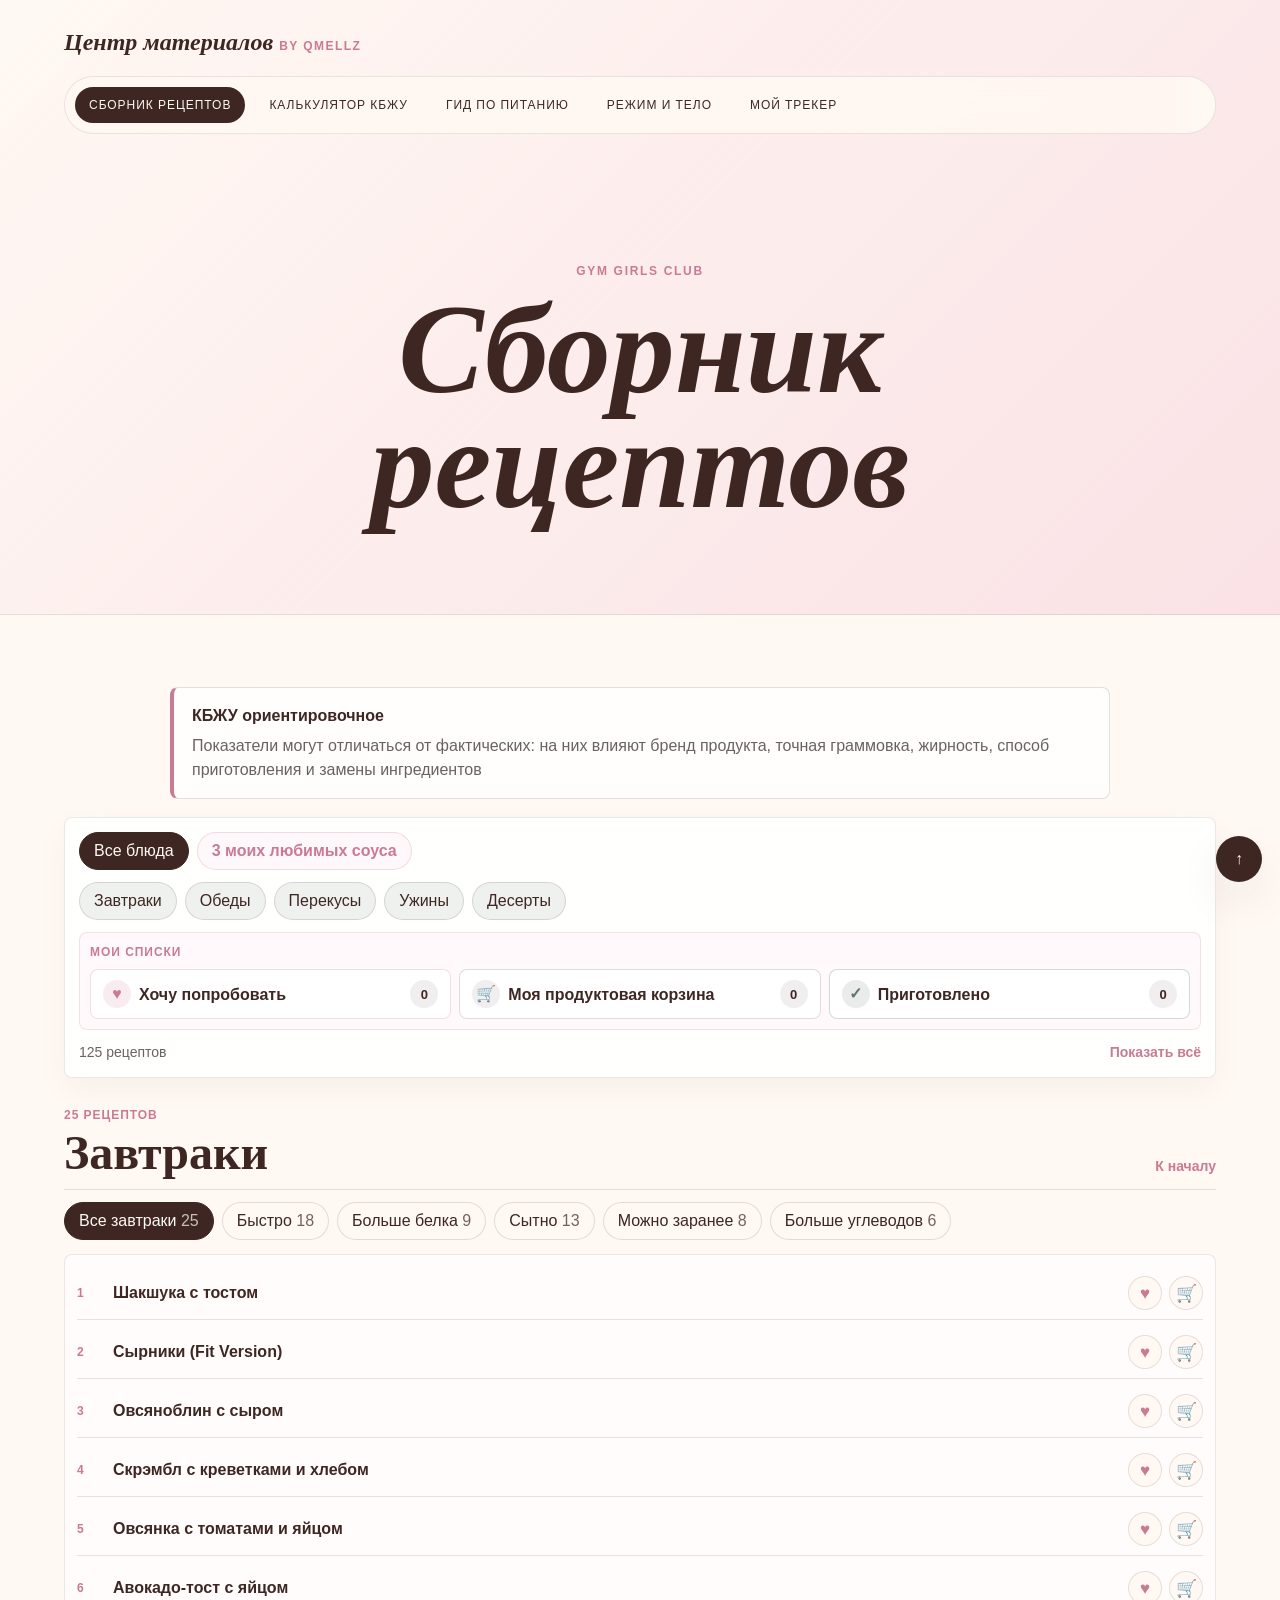
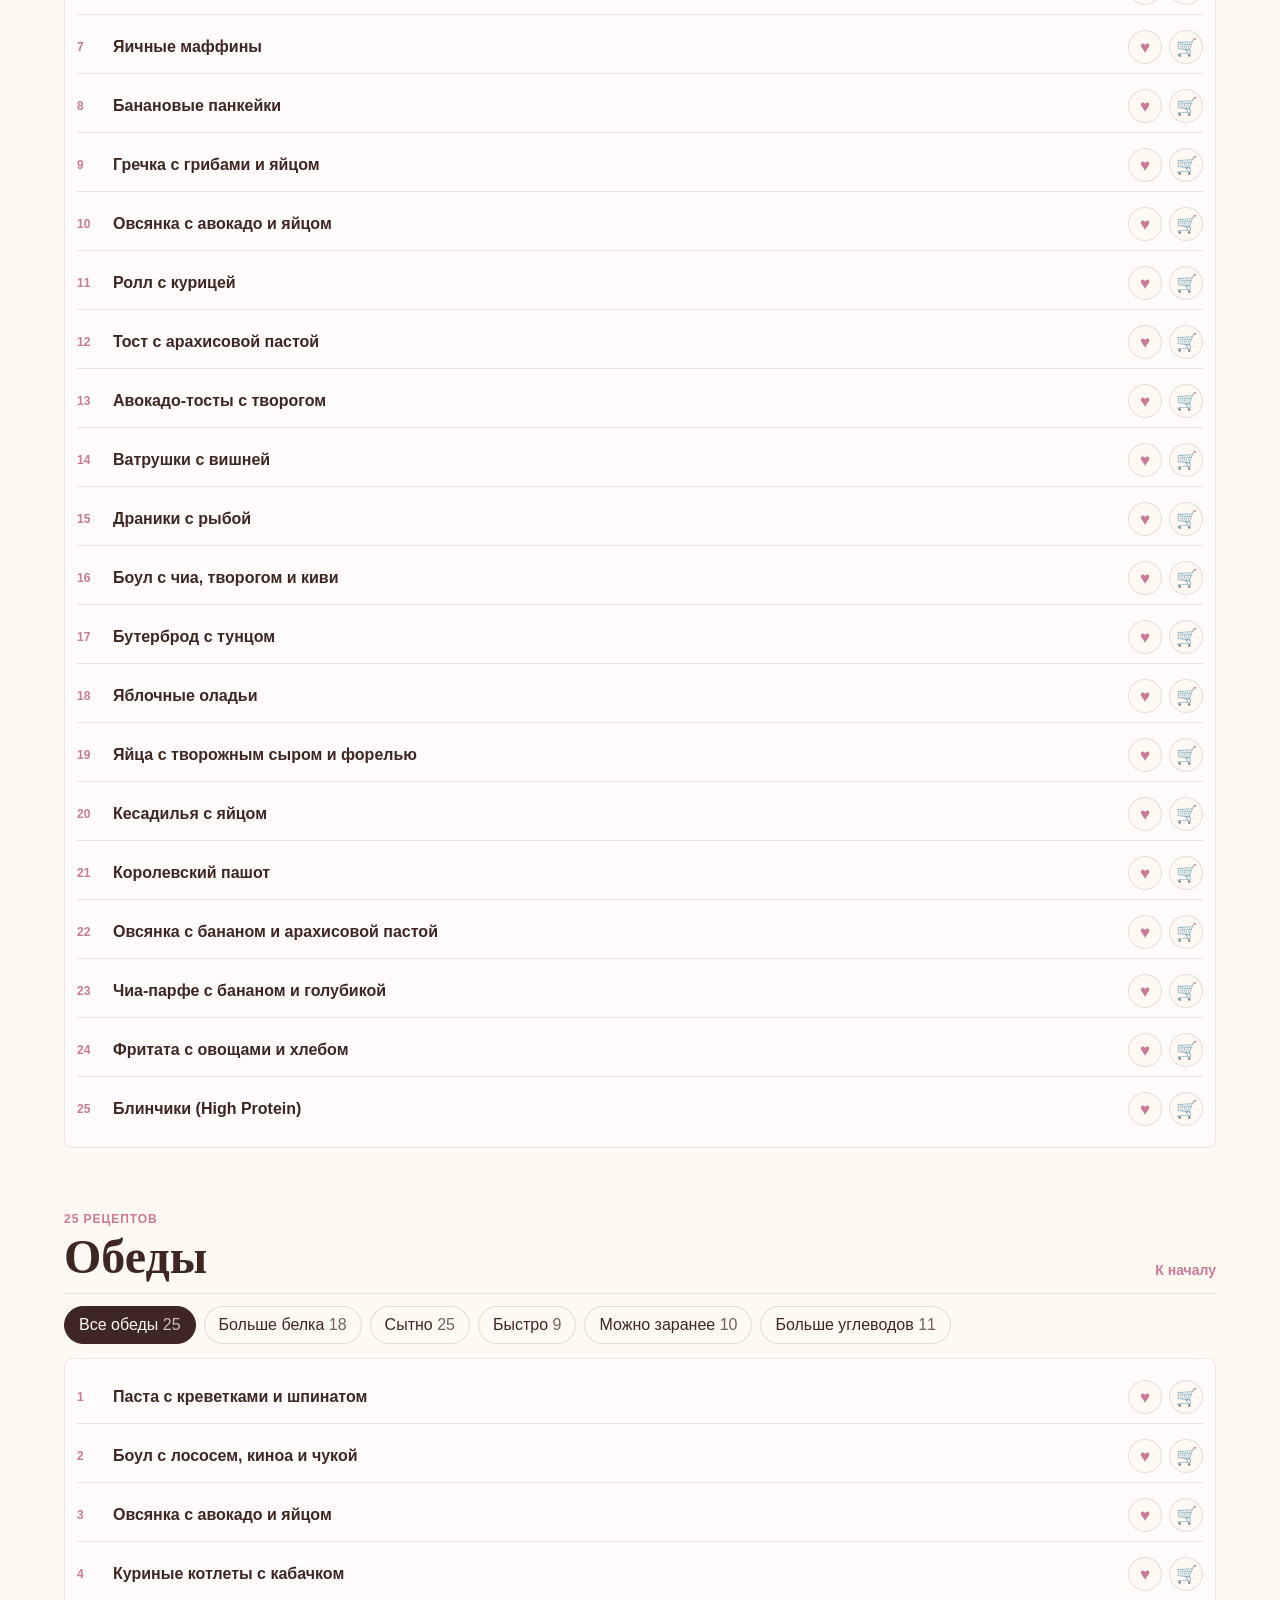
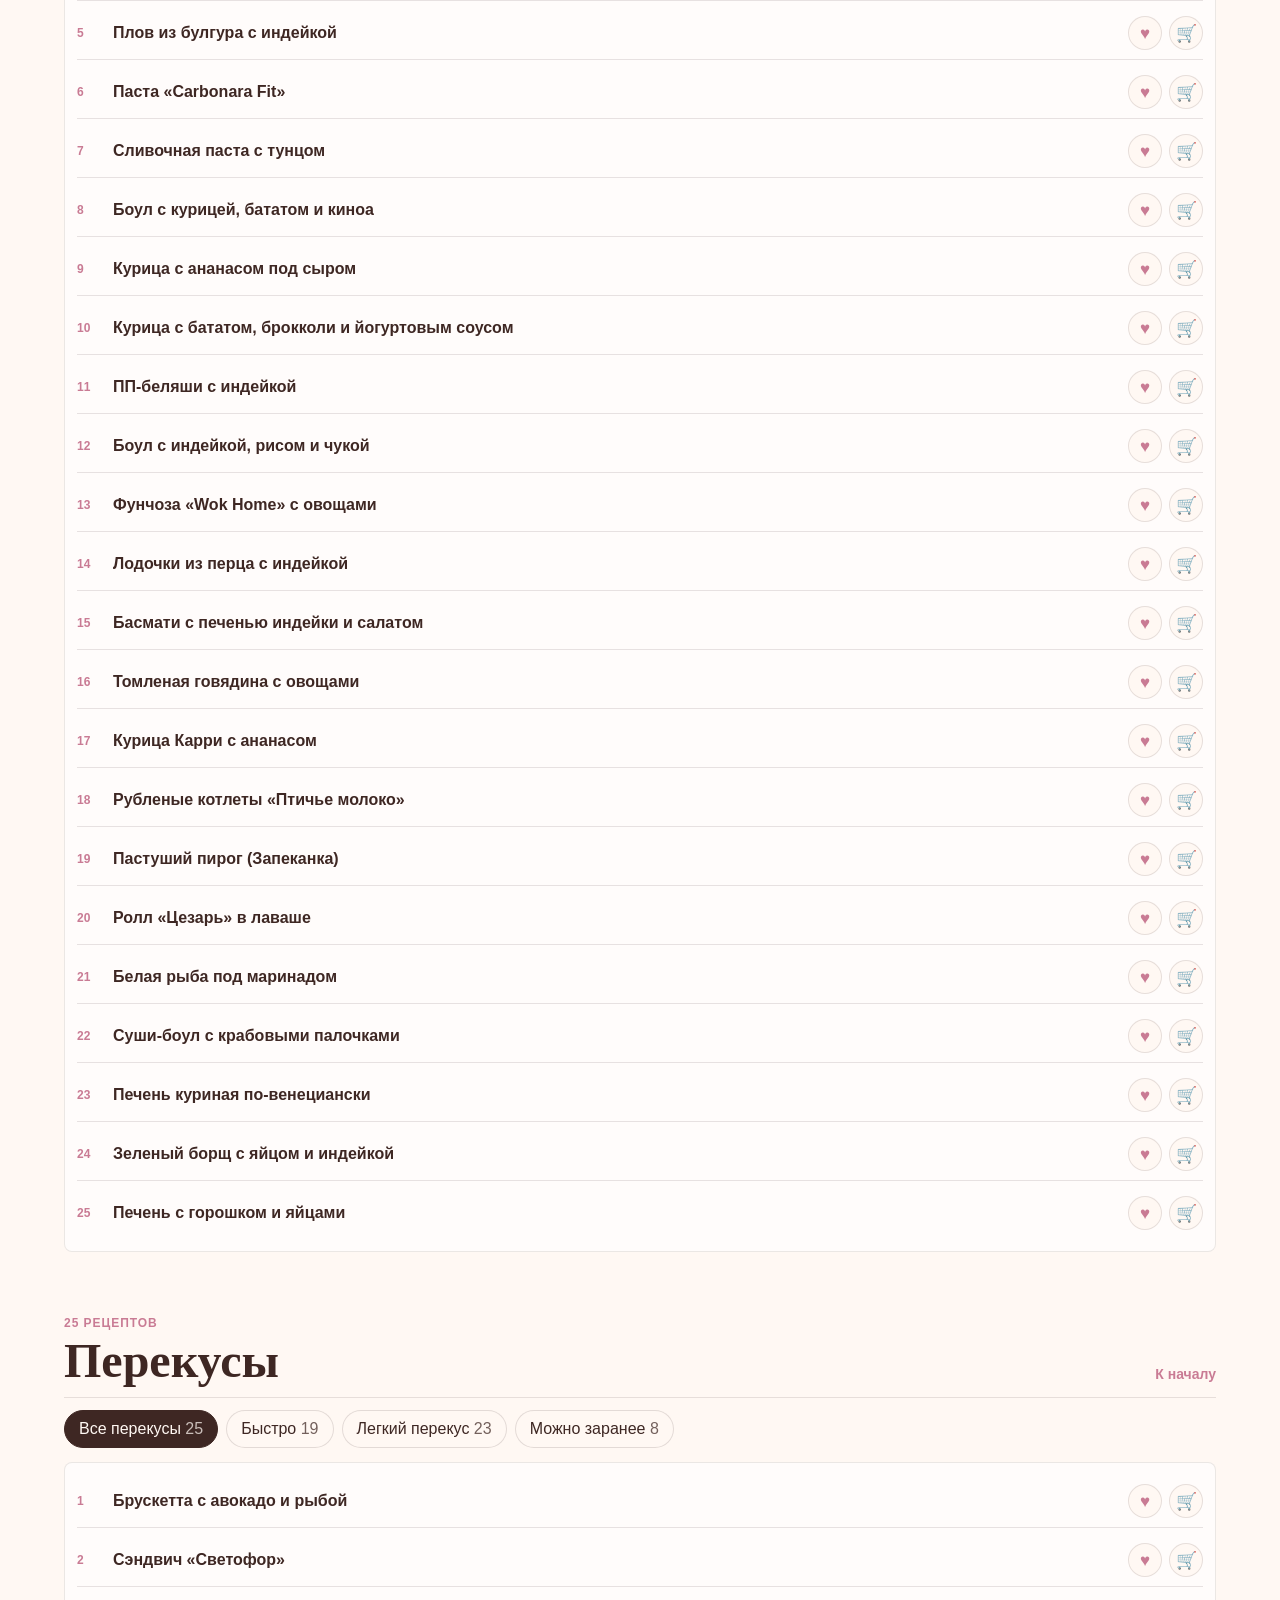
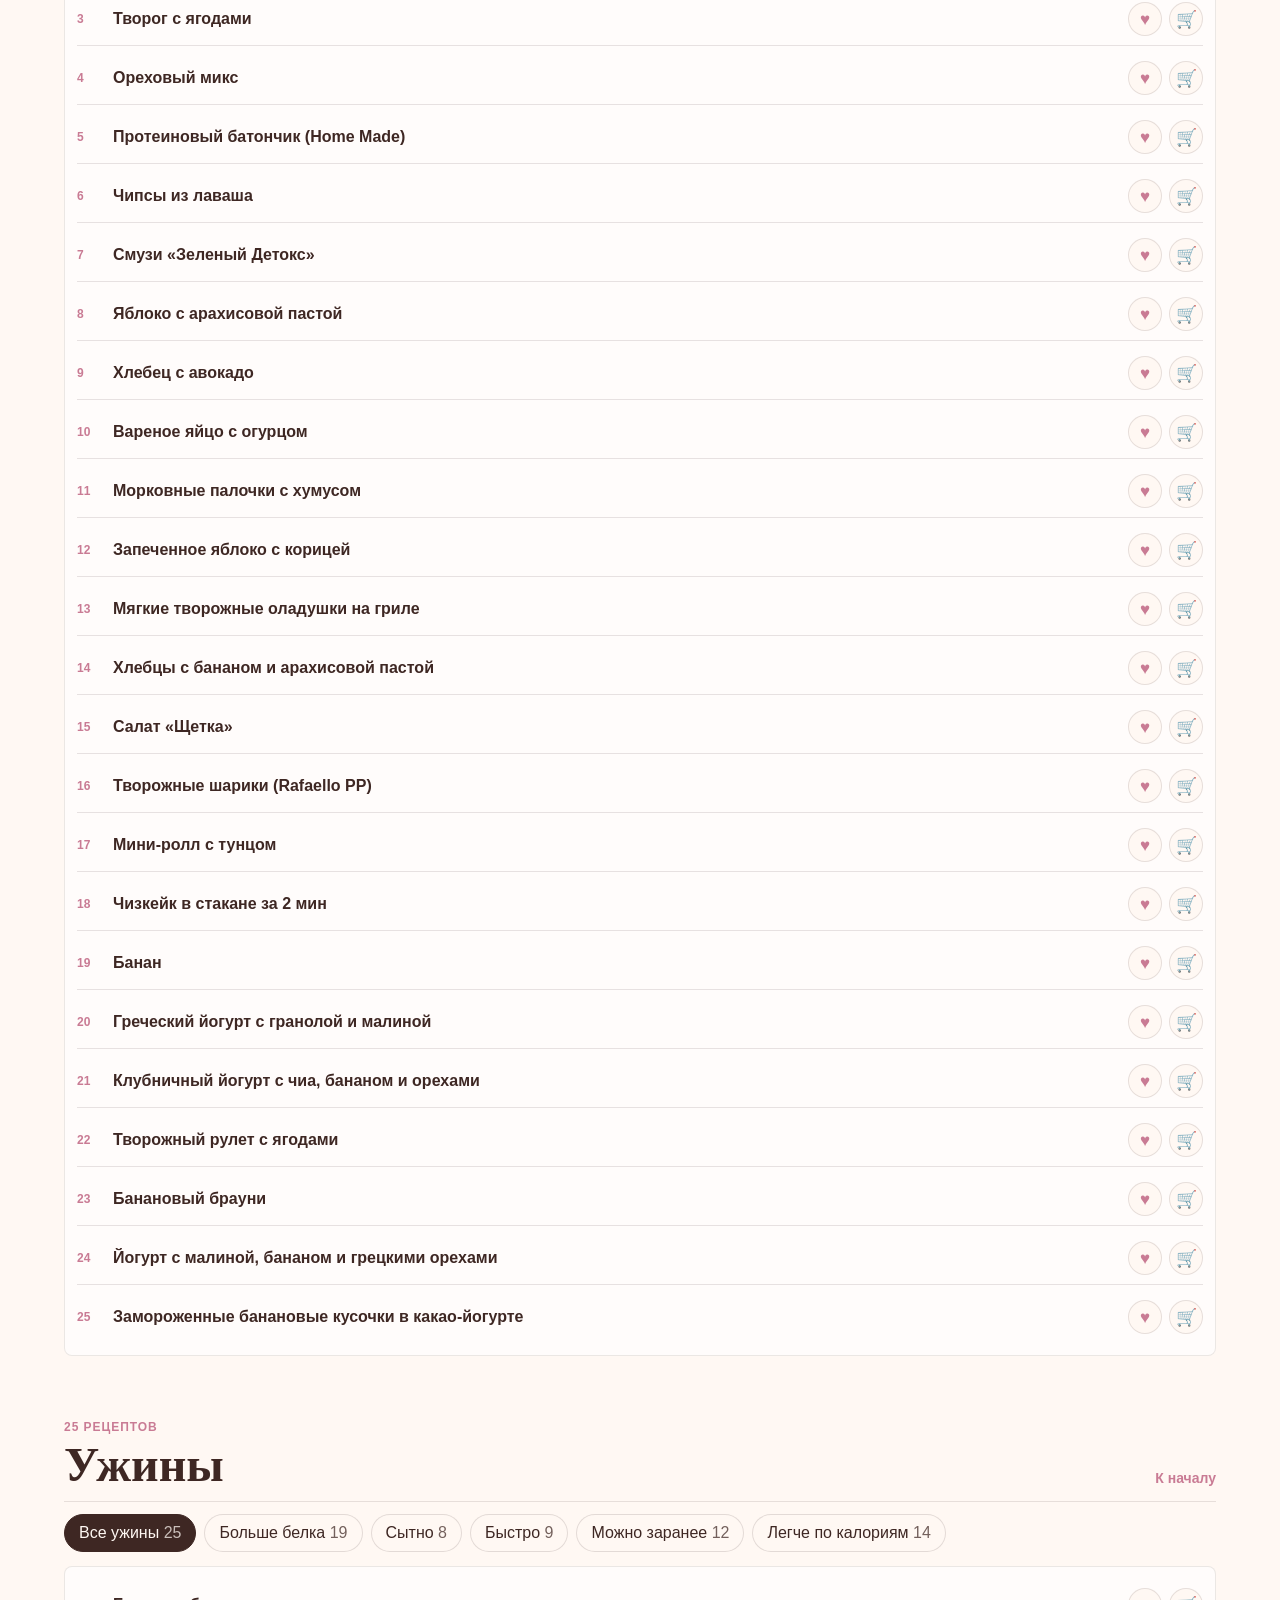
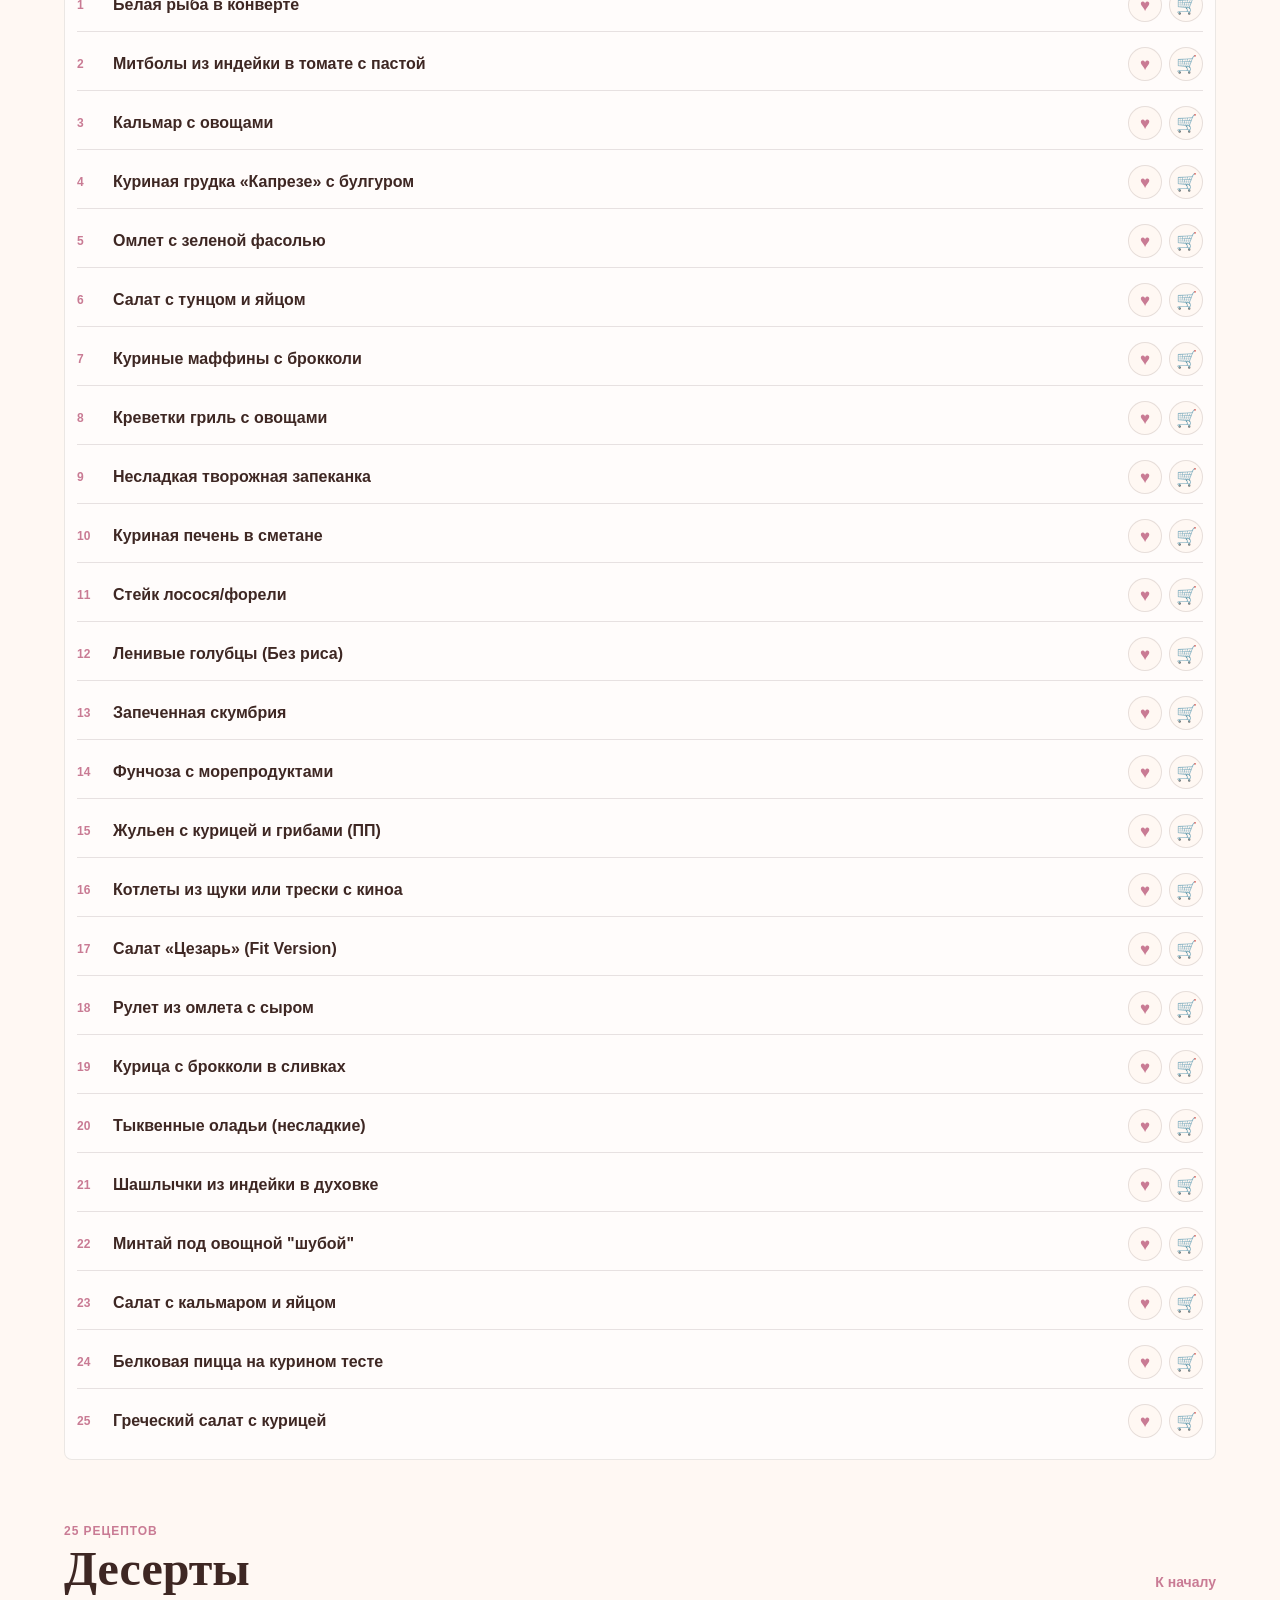
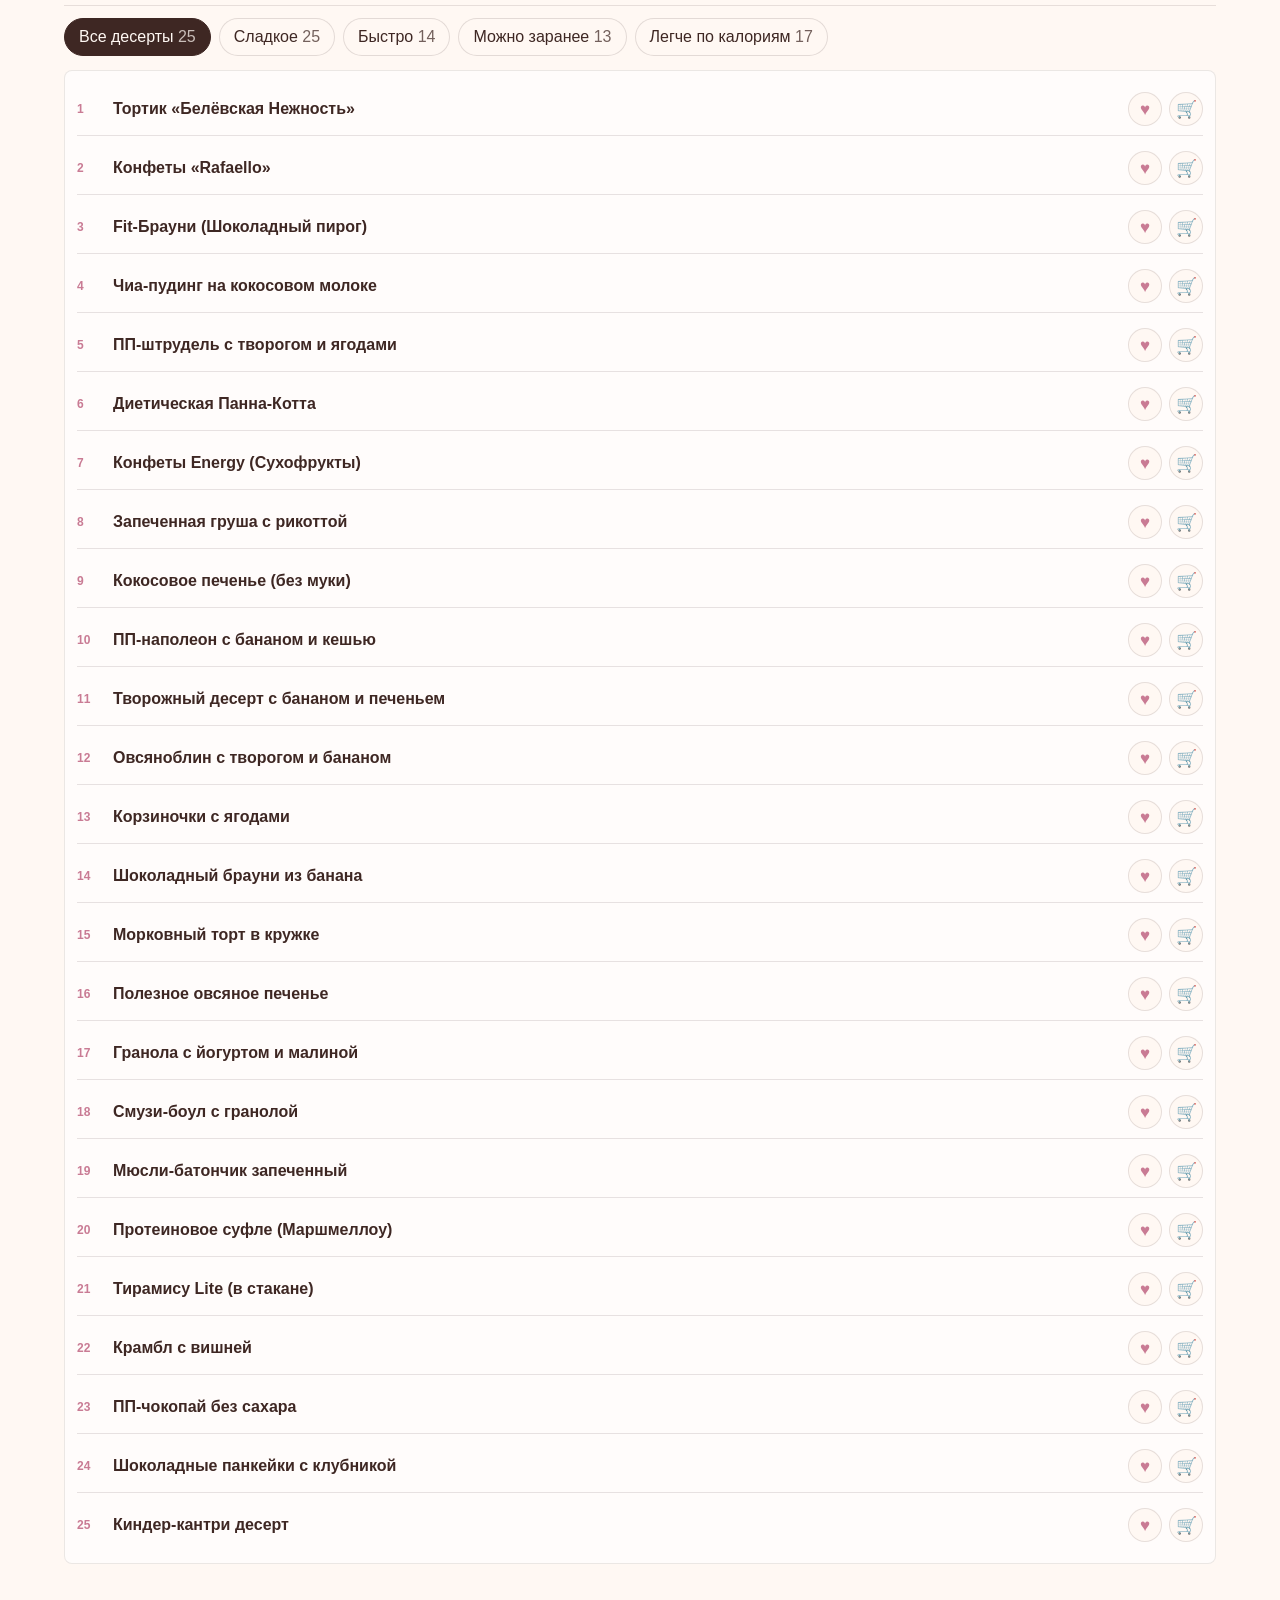
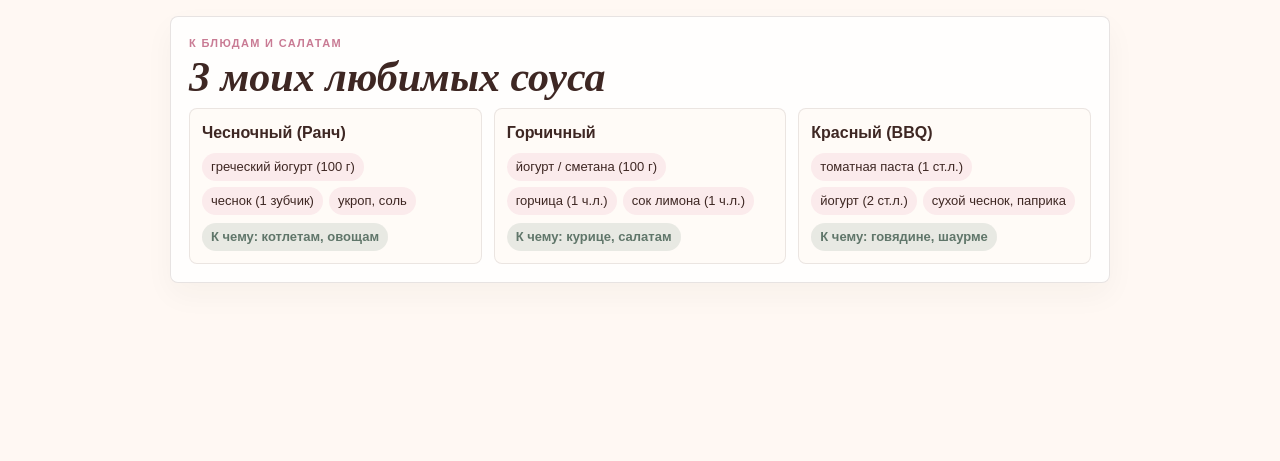
==== commit da937d06: "Polish nutrition guide food scanner" ====
--- a/index.html
+++ b/index.html
@@ -5,7 +5,7 @@
   <meta name="viewport" content="width=device-width, initial-scale=1.0">
   <meta name="description" content="Центр материалов Gym Girls Club: сборник рецептов, КБЖУ, отметки и продуктовая корзина.">
   <title>Gym Girls Club — центр материалов</title>
-  <link rel="stylesheet" href="assets/css/materials.css?v=hub-5">
+  <link rel="stylesheet" href="assets/css/materials.css?v=hub-6">
 </head>
 <body>
   <div class="materials-hub">
--- a/assets/css/materials.css
+++ b/assets/css/materials.css
@@ -167,6 +167,8 @@
 
 .hub-hero h1 {
   max-width: 720px;
+  margin-left: auto;
+  margin-right: auto;
   font-size: clamp(70px, 10vw, 132px);
   font-style: italic;
   line-height: 0.9;
@@ -1456,6 +1458,78 @@
   align-items: stretch;
 }
 
+.nutrition-scanner {
+  display: grid;
+  grid-template-columns: minmax(0, 1.05fr) minmax(280px, 0.95fr);
+  gap: 18px;
+  align-items: stretch;
+  padding: clamp(20px, 4vw, 34px);
+  border: 1px solid rgba(62, 39, 35, 0.12);
+  border-radius: 8px;
+  background:
+    linear-gradient(135deg, rgba(255, 255, 255, 0.94), rgba(255, 248, 243, 0.78)),
+    var(--cream);
+  box-shadow: var(--shadow);
+}
+
+.nutrition-scanner__main {
+  display: grid;
+  align-content: start;
+  gap: 14px;
+}
+
+.nutrition-scanner__main h2 {
+  max-width: 620px;
+  margin: 0;
+  color: var(--espresso);
+  font-family: Georgia, "Times New Roman", serif;
+  font-size: clamp(32px, 4.8vw, 58px);
+  font-style: italic;
+  line-height: 0.96;
+}
+
+.nutrition-scanner__main p {
+  max-width: 560px;
+  margin: 0;
+  color: var(--muted);
+  font-size: 17px;
+}
+
+.scanner-result {
+  min-height: 112px;
+  border: 1px solid rgba(62, 39, 35, 0.1);
+  background: rgba(255, 255, 255, 0.92);
+  color: var(--espresso);
+}
+
+.scanner-result__status {
+  color: var(--espresso);
+  font-family: Georgia, "Times New Roman", serif;
+  font-size: clamp(22px, 3vw, 32px);
+  font-weight: 700;
+  line-height: 1;
+}
+
+.scanner-result__advice,
+.scanner-result__tip {
+  color: var(--muted);
+  font-weight: 700;
+}
+
+.scanner-result__tip {
+  padding-top: 3px;
+  color: var(--espresso);
+}
+
+.scanner-zone-grid {
+  display: grid;
+  gap: 10px;
+}
+
+.scanner-zone-grid .guide-zone {
+  box-shadow: none;
+}
+
 .guide-panel,
 .guide-zone,
 .guide-mini-card,
@@ -1582,6 +1656,11 @@
   color: var(--dusty-rose);
 }
 
+.guide-result--neutral {
+  background: rgba(62, 39, 35, 0.06);
+  color: var(--muted);
+}
+
 .guide-section {
   display: grid;
   gap: 18px;
@@ -1884,6 +1963,7 @@
   .calculator-layout,
   .guide-grid,
   .guide-zone-grid,
+  .nutrition-scanner,
   .cycle-grid,
   .guide-card-list,
   .tracker-top,
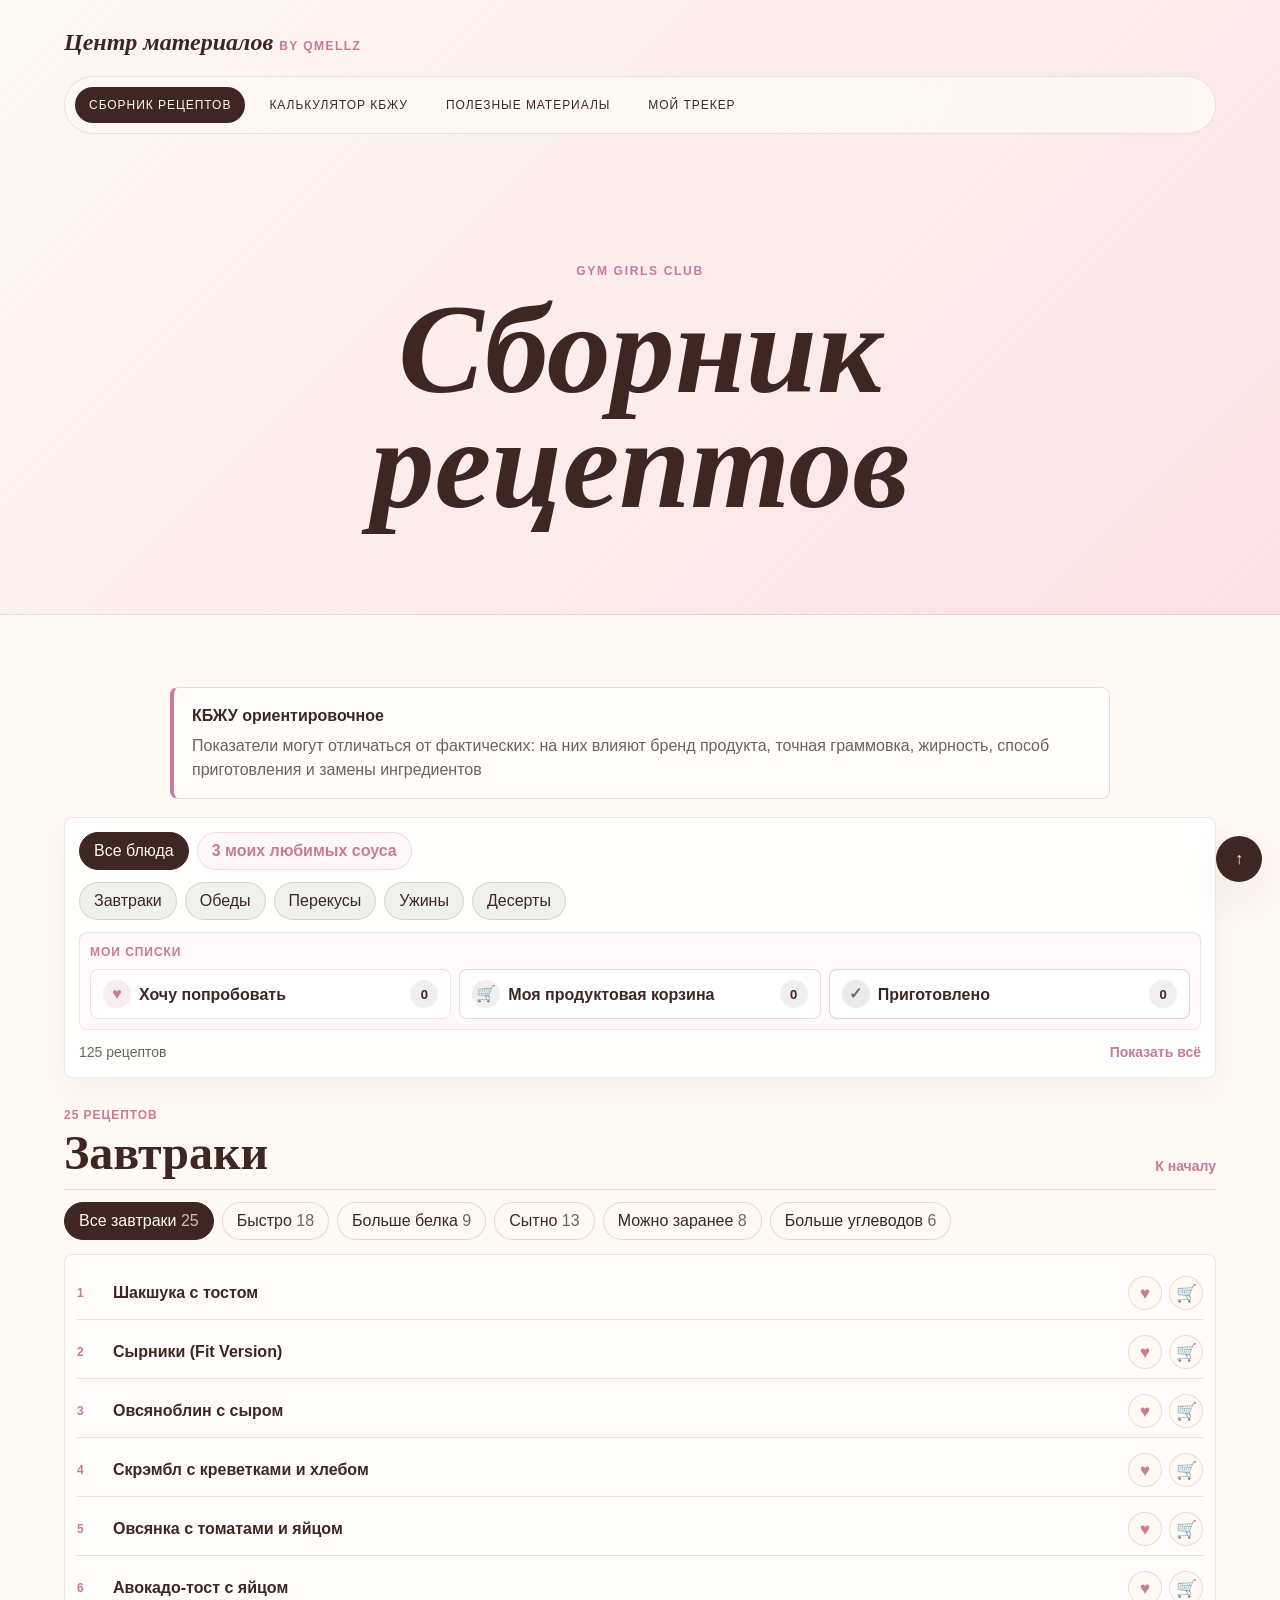
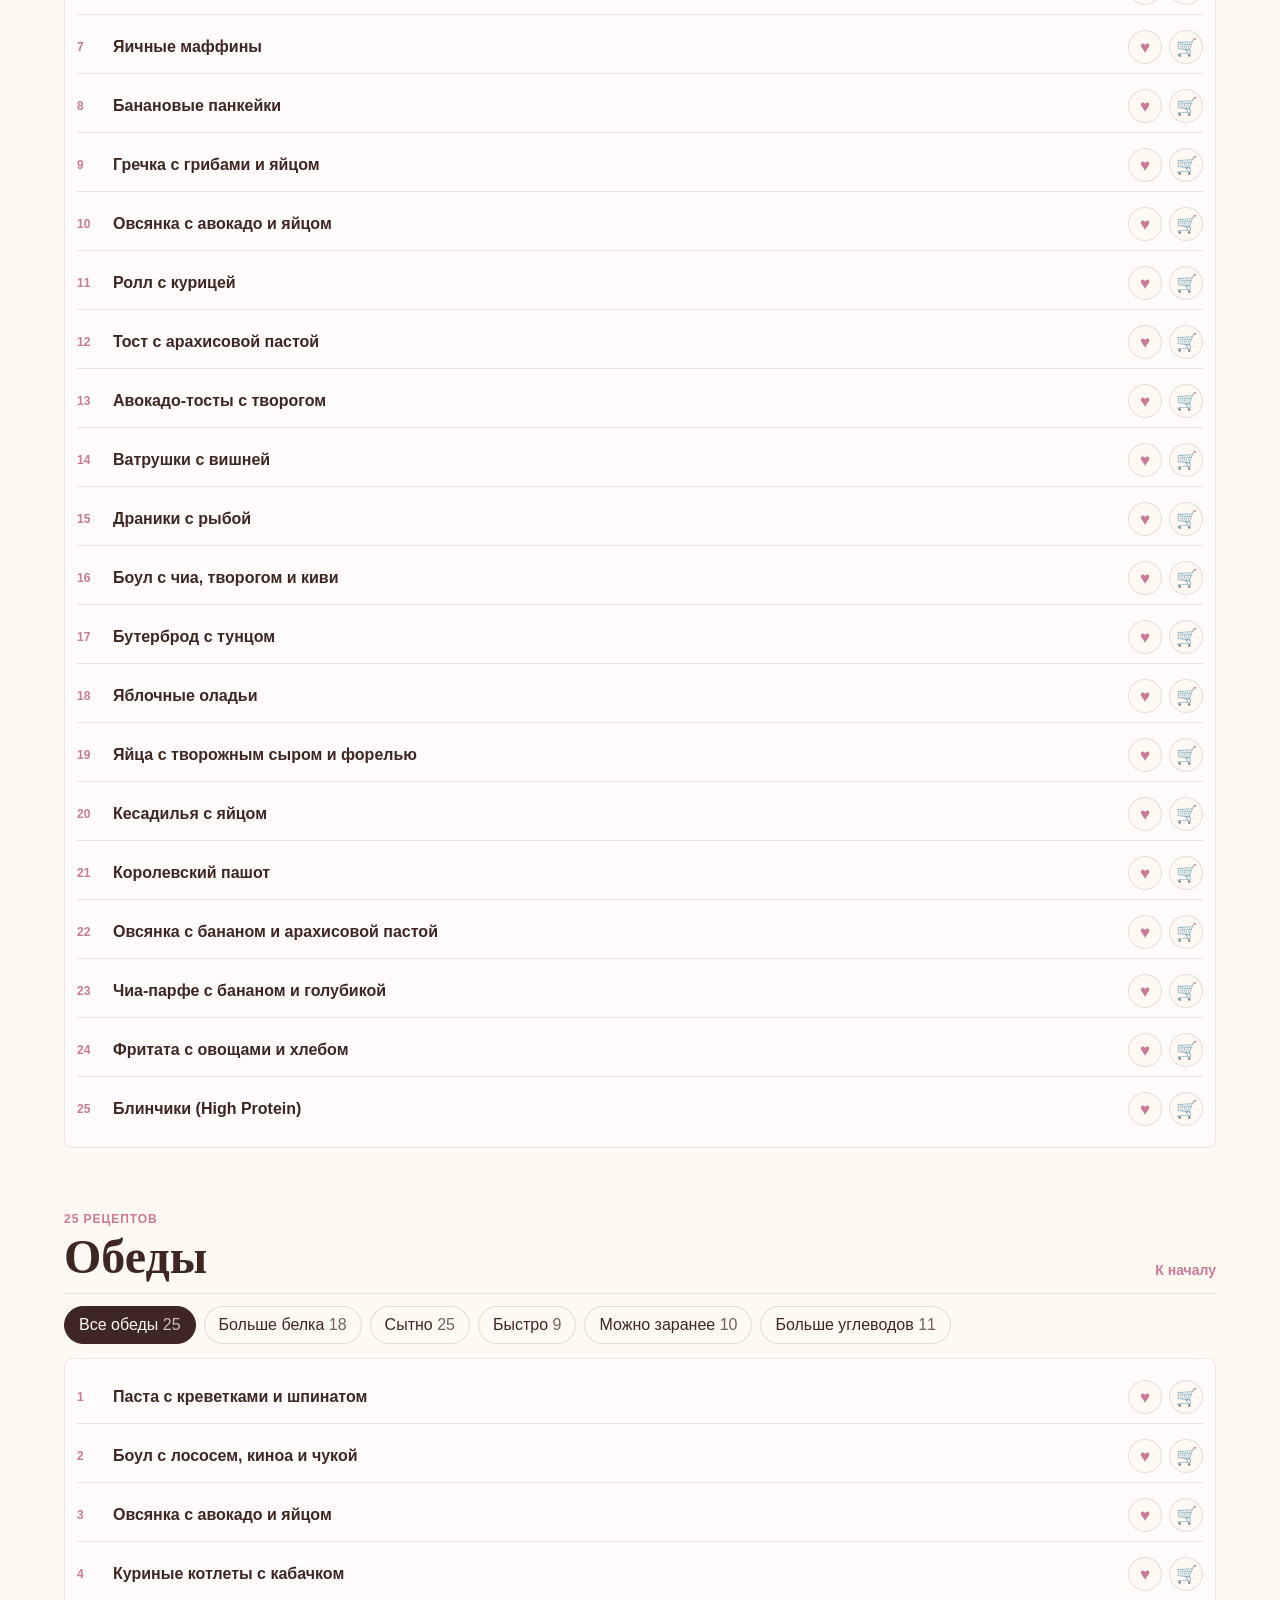
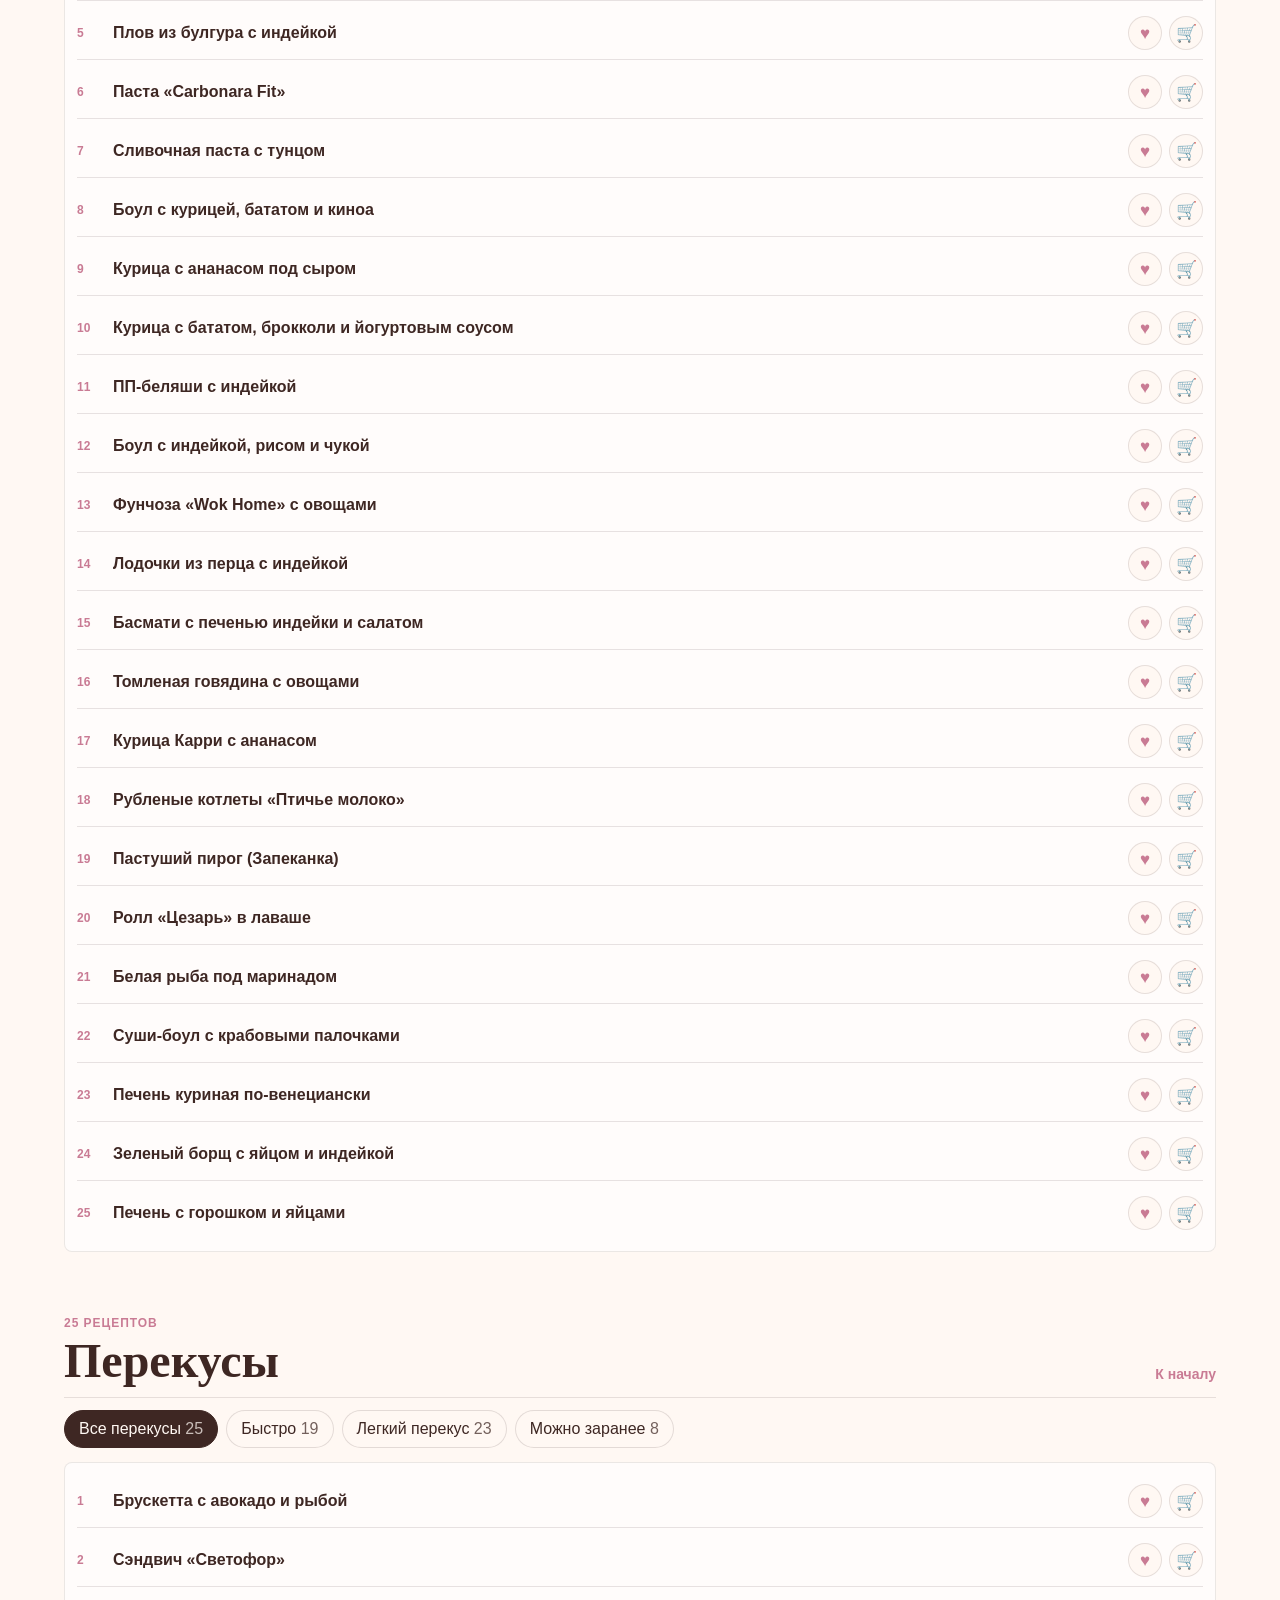
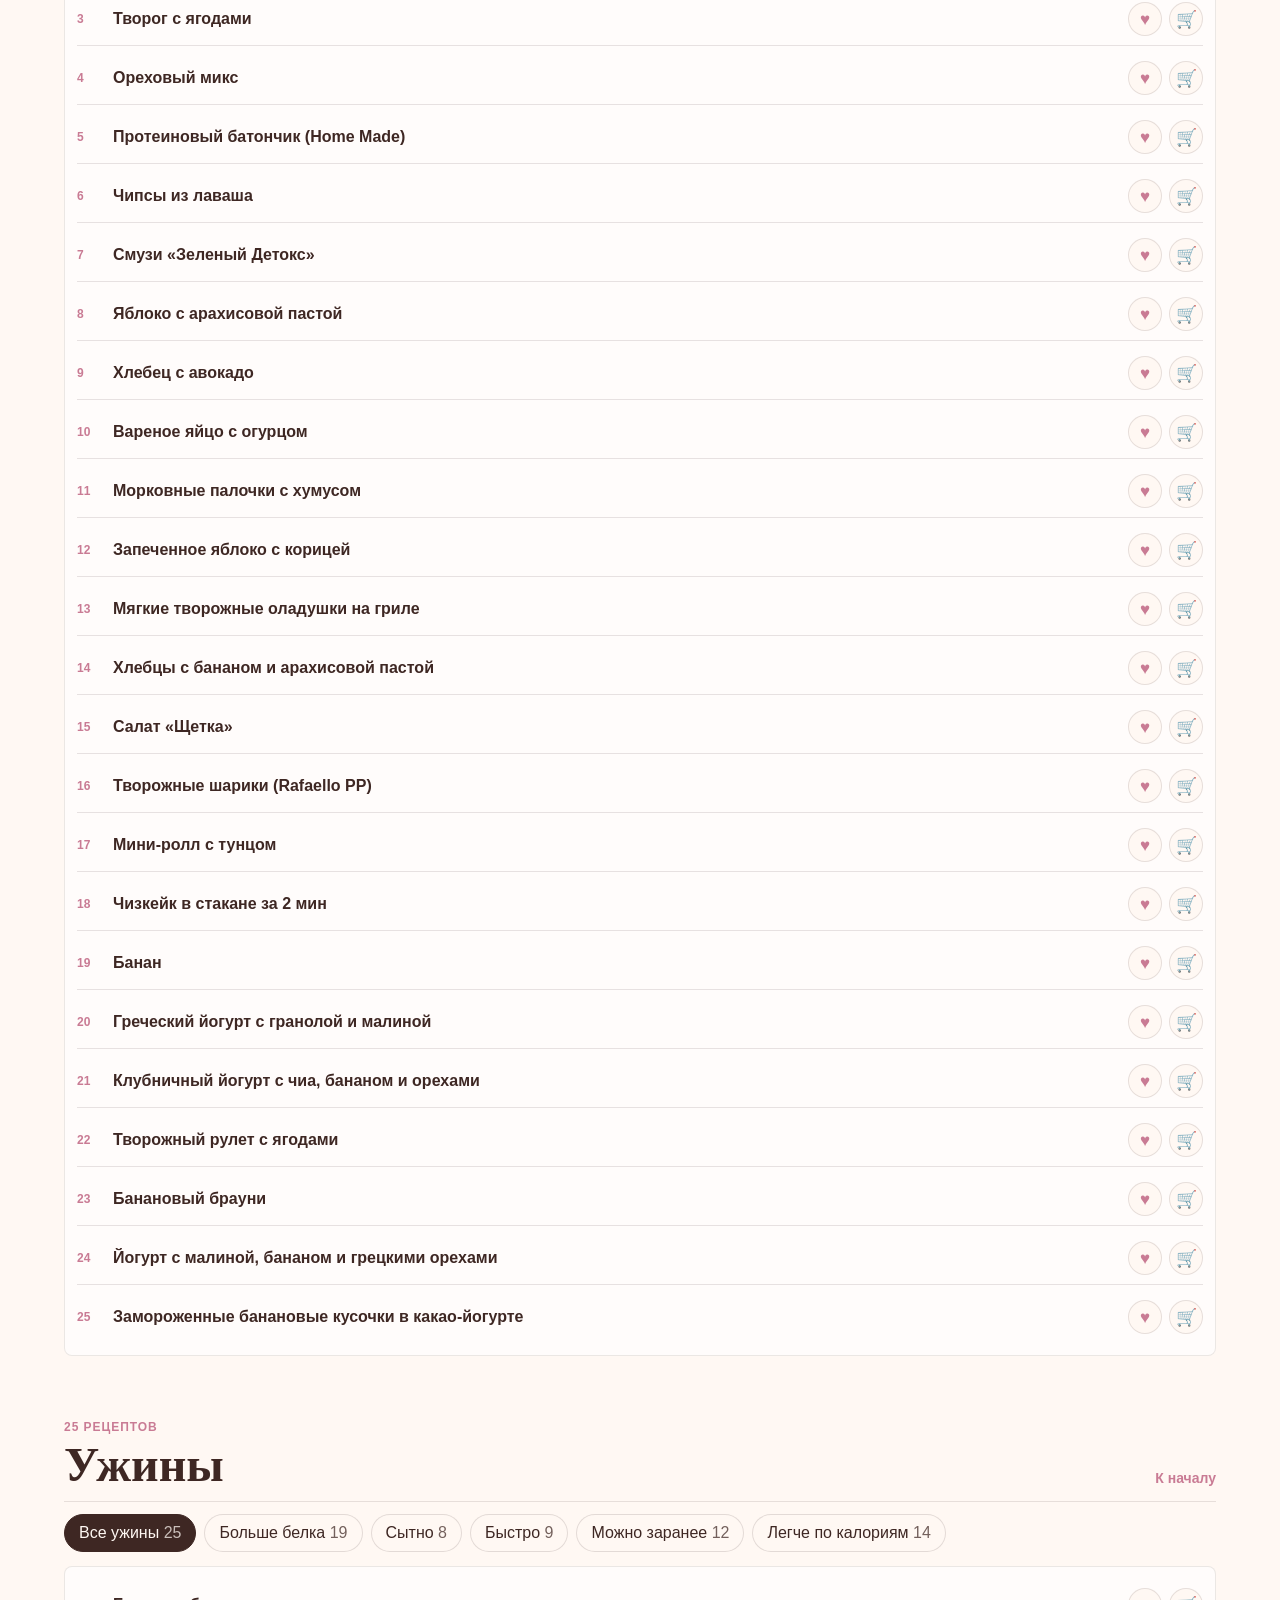
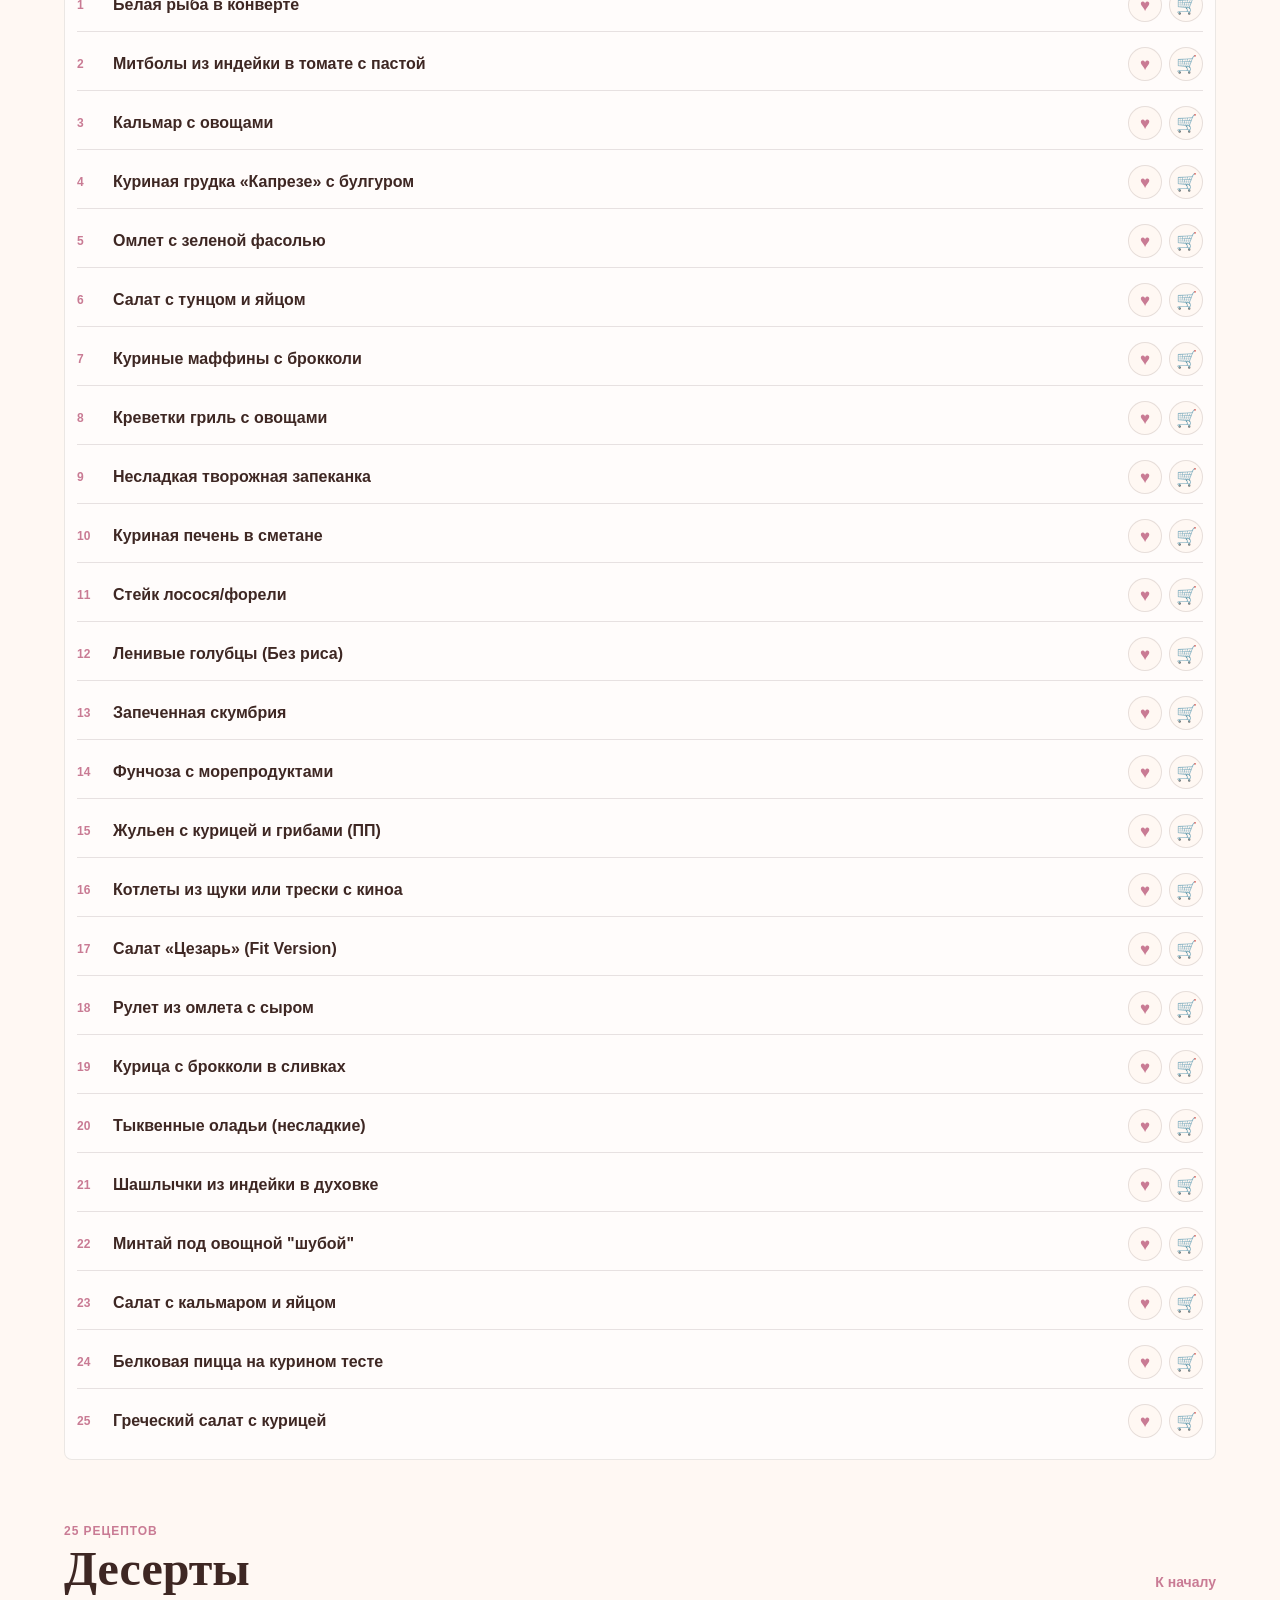
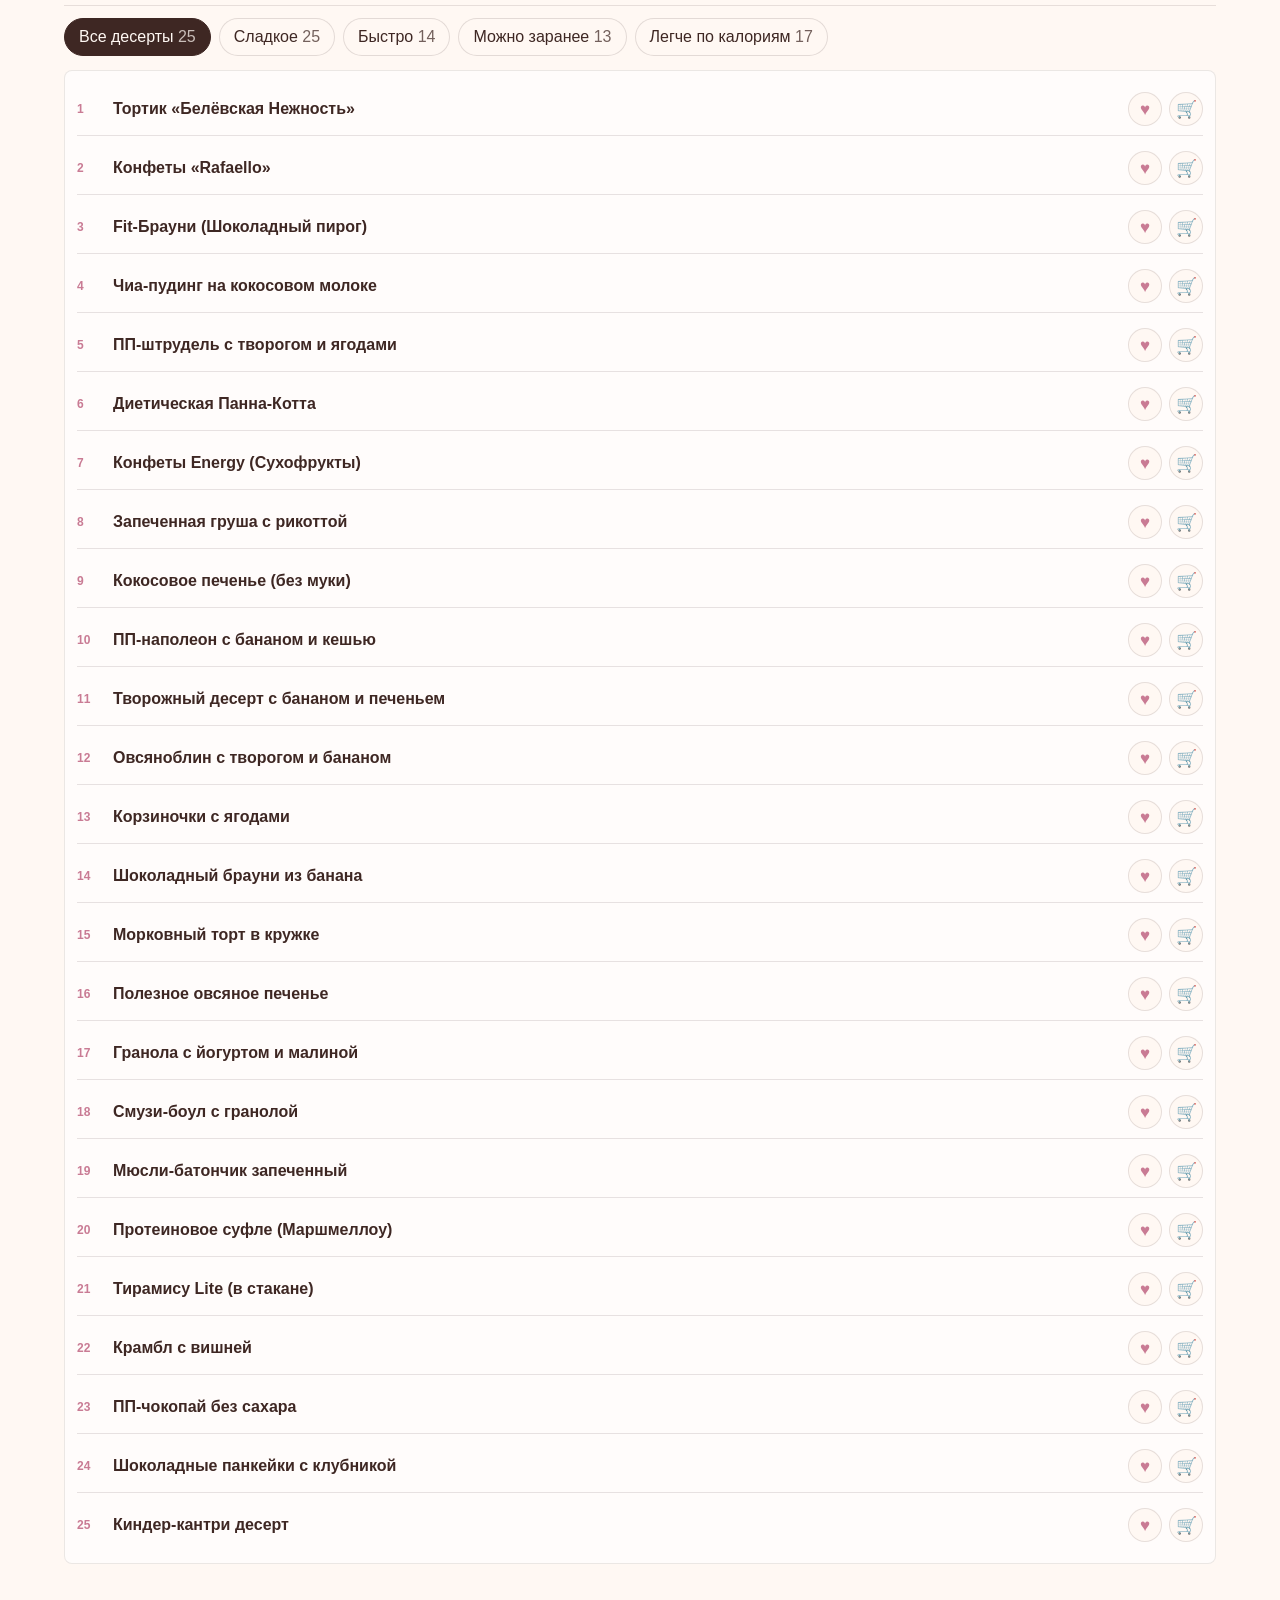
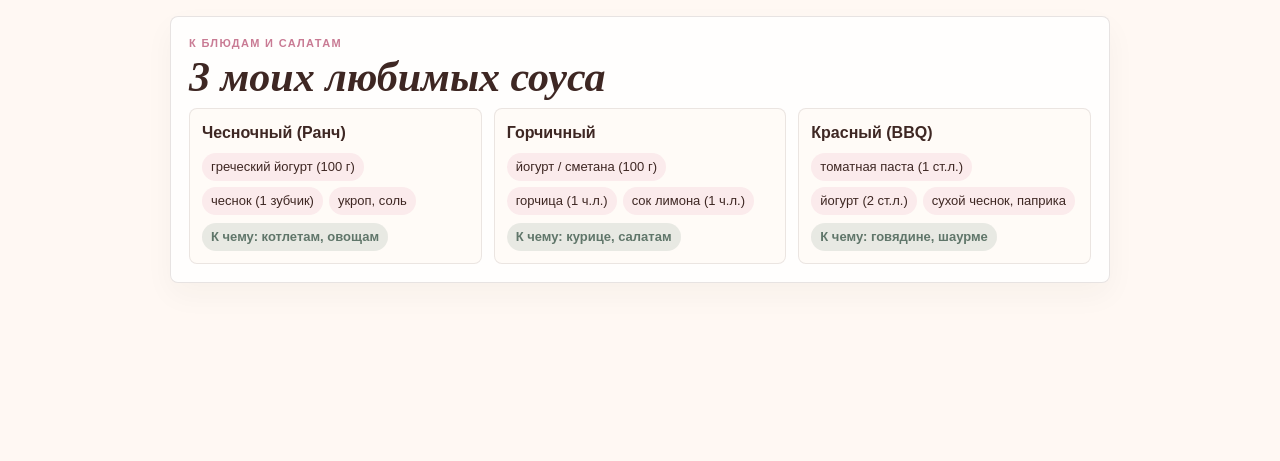
==== commit 9d9c68f8: "Restructure materials guide library" ====
--- a/index.html
+++ b/index.html
@@ -16,8 +16,7 @@
         <nav class="hub-nav">
           <a class="hub-nav__item is-active" href="index.html#recipes">Сборник рецептов</a>
           <a class="hub-nav__item" href="calculator.html">Калькулятор КБЖУ</a>
-          <a class="hub-nav__item" href="nutrition-guide.html">Гид по питанию</a>
-          <a class="hub-nav__item" href="body-guide.html">Режим и тело</a>
+          <a class="hub-nav__item" href="nutrition-guide.html">Полезные материалы</a>
           <a class="hub-nav__item" href="tracker.html">Мой трекер</a>
         </nav>
       </div>
--- a/assets/css/materials.css
+++ b/assets/css/materials.css
@@ -1713,6 +1713,679 @@
   background: rgba(244, 201, 214, 0.22);
 }
 
+.materials-guide {
+  gap: 28px;
+}
+
+.materials-library {
+  display: grid;
+  gap: 20px;
+}
+
+.materials-library__head {
+  max-width: 760px;
+}
+
+.materials-library__grid {
+  display: grid;
+  grid-template-columns: repeat(4, minmax(0, 1fr));
+  gap: 14px;
+}
+
+.material-card {
+  display: grid;
+  align-content: start;
+  gap: 10px;
+  min-height: 220px;
+  padding: 18px;
+  border: 1px solid rgba(62, 39, 35, 0.12);
+  border-radius: 8px;
+  background: rgba(255, 255, 255, 0.78);
+  box-shadow: var(--shadow);
+  color: inherit;
+  text-decoration: none;
+  transition: transform 0.18s ease, border-color 0.18s ease, box-shadow 0.18s ease;
+}
+
+.material-card:hover,
+.material-card:focus-visible,
+.material-card.is-active {
+  border-color: rgba(201, 123, 148, 0.42);
+  box-shadow: 0 18px 42px rgba(62, 39, 35, 0.12);
+  transform: translateY(-2px);
+}
+
+.material-card--tool {
+  background:
+    linear-gradient(135deg, rgba(62, 39, 35, 0.95), rgba(95, 69, 62, 0.88)),
+    var(--espresso);
+  color: var(--cream);
+}
+
+.material-card span,
+.material-panel__head span,
+.material-note span {
+  color: var(--dusty-rose);
+  font-size: 12px;
+  font-weight: 800;
+  letter-spacing: 0.1em;
+  text-transform: uppercase;
+}
+
+.material-card--tool span {
+  color: rgba(255, 248, 243, 0.72);
+}
+
+.material-card h3,
+.material-panel__head h2,
+.material-action h3,
+.material-soft-plan h3,
+.material-warning h3,
+.material-check-card h3 {
+  margin: 0;
+  color: var(--espresso);
+  font-family: Georgia, "Times New Roman", serif;
+  line-height: 1;
+}
+
+.material-card h3 {
+  font-size: clamp(24px, 2.5vw, 34px);
+}
+
+.material-card--tool h3 {
+  color: var(--cream);
+}
+
+.material-card p {
+  margin: 0;
+  color: var(--muted);
+  font-weight: 700;
+  line-height: 1.45;
+}
+
+.material-card--tool p {
+  color: rgba(255, 248, 243, 0.82);
+}
+
+.material-reader {
+  display: grid;
+  gap: 16px;
+}
+
+.material-reader__bar {
+  position: sticky;
+  top: 12px;
+  z-index: 5;
+  display: flex;
+  flex-wrap: wrap;
+  gap: 10px 14px;
+  align-items: center;
+  justify-content: space-between;
+  padding: 10px 12px;
+  border: 1px solid rgba(62, 39, 35, 0.1);
+  border-radius: 8px;
+  background: rgba(255, 248, 243, 0.92);
+  backdrop-filter: blur(16px);
+}
+
+.material-reader__bar span {
+  color: var(--muted);
+  font-size: 13px;
+  font-weight: 900;
+  letter-spacing: 0.08em;
+  text-transform: uppercase;
+}
+
+.material-reader__back {
+  min-height: 40px;
+}
+
+.material-panel {
+  display: grid;
+  gap: 18px;
+  scroll-margin-top: 92px;
+}
+
+.material-panel[hidden],
+.material-reader[hidden],
+.materials-library[hidden] {
+  display: none;
+}
+
+.material-panel__head {
+  display: grid;
+  gap: 10px;
+  max-width: 820px;
+}
+
+.material-panel__head h2 {
+  font-size: clamp(38px, 6vw, 76px);
+  font-style: italic;
+}
+
+.material-panel__head p {
+  max-width: 680px;
+  margin: 0;
+  color: var(--muted);
+  font-size: 18px;
+  font-weight: 700;
+  line-height: 1.5;
+}
+
+.material-block-grid,
+.myth-grid,
+.supplement-grid,
+.material-checklist-grid {
+  display: grid;
+  gap: 14px;
+}
+
+.material-block-grid--two,
+.myth-grid,
+.supplement-grid {
+  grid-template-columns: repeat(2, minmax(0, 1fr));
+}
+
+.material-checklist-grid {
+  grid-template-columns: repeat(4, minmax(0, 1fr));
+}
+
+.material-note,
+.material-action,
+.material-soft-plan,
+.material-warning,
+.material-check-card {
+  display: grid;
+  gap: 10px;
+  padding: 18px;
+  border: 1px solid rgba(62, 39, 35, 0.12);
+  border-radius: 8px;
+  background: rgba(255, 255, 255, 0.78);
+  box-shadow: var(--shadow);
+}
+
+.material-note p,
+.material-action p,
+.material-soft-plan p,
+.material-warning p,
+.material-check-card p {
+  margin: 0;
+  color: var(--muted);
+  font-weight: 700;
+  line-height: 1.5;
+}
+
+.material-action {
+  background: rgba(244, 201, 214, 0.18);
+}
+
+.material-soft-plan,
+.material-warning {
+  border-color: rgba(201, 123, 148, 0.26);
+  background: rgba(255, 248, 243, 0.88);
+}
+
+.material-action h3,
+.material-soft-plan h3,
+.material-warning h3,
+.material-check-card h3 {
+  font-size: clamp(24px, 3vw, 36px);
+}
+
+.material-action ul,
+.material-action ol,
+.material-check-card ul {
+  display: grid;
+  gap: 8px;
+  margin: 0;
+  padding-left: 20px;
+  color: var(--muted);
+  font-weight: 800;
+  line-height: 1.45;
+}
+
+.cycle-flow {
+  display: grid;
+  grid-template-columns: repeat(5, minmax(0, 1fr));
+  gap: 10px;
+}
+
+.cycle-flow span {
+  position: relative;
+  min-height: 86px;
+  display: grid;
+  place-items: center;
+  padding: 12px;
+  border: 1px solid rgba(62, 39, 35, 0.12);
+  border-radius: 8px;
+  background: rgba(255, 255, 255, 0.82);
+  color: var(--espresso);
+  font-family: Georgia, "Times New Roman", serif;
+  font-size: clamp(20px, 2.4vw, 30px);
+  font-weight: 700;
+  text-align: center;
+  box-shadow: var(--shadow);
+}
+
+.cycle-flow span:not(:last-child)::after {
+  content: "→";
+  position: absolute;
+  right: -14px;
+  z-index: 2;
+  color: var(--dusty-rose);
+  font-family: Arial, sans-serif;
+  font-size: 22px;
+  font-weight: 900;
+}
+
+.material-quote {
+  margin: 0;
+  padding: 14px 16px;
+  border-radius: 8px;
+  background: rgba(62, 39, 35, 0.06);
+  color: var(--espresso);
+  font-weight: 900;
+  line-height: 1.4;
+}
+
+.daily-base-list {
+  display: grid;
+  grid-template-columns: repeat(2, minmax(0, 1fr));
+  gap: 10px;
+}
+
+.daily-base-list label {
+  display: flex;
+  gap: 12px;
+  align-items: flex-start;
+  min-height: 74px;
+  padding: 16px;
+  border: 1px solid rgba(62, 39, 35, 0.12);
+  border-radius: 8px;
+  background: rgba(255, 255, 255, 0.78);
+  color: var(--muted);
+  font-weight: 800;
+  line-height: 1.4;
+  box-shadow: var(--shadow);
+}
+
+.daily-base-list input {
+  flex: 0 0 auto;
+  width: 20px;
+  height: 20px;
+  margin-top: 1px;
+  accent-color: var(--dusty-rose);
+}
+
+.daily-base-list strong {
+  color: var(--espresso);
+}
+
+.material-cycle-grid {
+  grid-template-columns: repeat(4, minmax(0, 1fr));
+}
+
+.overeating-cycle {
+  gap: 18px;
+}
+
+.overeating-cycle__bridge {
+  position: relative;
+  display: grid;
+  grid-template-columns: minmax(180px, 0.42fr) minmax(0, 1fr);
+  gap: 10px 18px;
+  align-items: center;
+  max-width: 820px;
+  margin: 0 auto;
+  padding: 18px 20px;
+  border: 1px solid rgba(62, 39, 35, 0.09);
+  border-radius: 8px;
+  background:
+    linear-gradient(135deg, rgba(255, 248, 243, 0.96), rgba(244, 201, 214, 0.18)),
+    rgba(255, 248, 243, 0.82);
+  box-shadow: 0 18px 36px rgba(62, 39, 35, 0.07);
+}
+
+.overeating-cycle__bridge::before {
+  content: "";
+  position: absolute;
+  left: 18px;
+  top: 18px;
+  bottom: 18px;
+  width: 4px;
+  border-radius: 999px;
+  background: var(--dusty-rose);
+}
+
+.overeating-cycle__bridge span {
+  padding-left: 14px;
+  color: var(--dusty-rose);
+  font-size: 12px;
+  font-weight: 900;
+  letter-spacing: 0;
+  text-transform: uppercase;
+}
+
+.overeating-cycle__bridge strong {
+  grid-column: 1;
+  padding-left: 14px;
+  color: var(--espresso);
+  font-family: Georgia, "Times New Roman", serif;
+  font-size: clamp(22px, 2.6vw, 34px);
+  line-height: 1;
+}
+
+.overeating-cycle__bridge p {
+  grid-column: 2;
+  grid-row: 1 / span 2;
+  margin: 0;
+  color: var(--deep-text);
+  font-size: 17px;
+  line-height: 1.55;
+}
+
+.overeating-chain {
+  display: grid;
+  grid-template-columns: repeat(5, minmax(0, 1fr));
+  gap: 10px;
+}
+
+.overeating-step {
+  position: relative;
+  display: grid;
+  gap: 10px;
+  min-height: 190px;
+  padding: 18px;
+  border: 1px solid rgba(62, 39, 35, 0.08);
+  border-radius: 8px;
+  background:
+    linear-gradient(135deg, rgba(255, 248, 243, 0.96), rgba(244, 201, 214, 0.18)),
+    rgba(255, 255, 255, 0.55);
+  box-shadow: inset 0 3px 0 rgba(244, 201, 214, 0.28), 0 18px 36px rgba(62, 39, 35, 0.07);
+}
+
+.overeating-step:not(:last-of-type)::after {
+  content: "→";
+  position: absolute;
+  top: 22px;
+  right: -10px;
+  z-index: 2;
+  display: grid;
+  place-items: center;
+  width: 20px;
+  height: 20px;
+  border-radius: 999px;
+  background: var(--espresso);
+  color: var(--cream);
+  font-size: 12px;
+  font-weight: 900;
+}
+
+.overeating-loop-note {
+  position: relative;
+  display: grid;
+  grid-column: 1 / -1;
+  grid-template-columns: 120px minmax(180px, 0.75fr) 1fr;
+  gap: 18px;
+  align-items: center;
+  min-height: auto;
+  padding: 16px 18px;
+  border: 1px solid rgba(96, 118, 106, 0.18);
+  border-radius: 8px;
+  background:
+    linear-gradient(135deg, rgba(255, 255, 255, 0.88), rgba(96, 118, 106, 0.12)),
+    rgba(255, 248, 243, 0.92);
+  color: var(--espresso);
+  box-shadow: inset 0 3px 0 rgba(96, 118, 106, 0.14), 0 18px 36px rgba(62, 39, 35, 0.06);
+}
+
+.overeating-loop-note::before {
+  content: "→";
+  position: absolute;
+  top: -10px;
+  left: 18px;
+  display: grid;
+  place-items: center;
+  width: 20px;
+  height: 20px;
+  border-radius: 999px;
+  background: var(--espresso);
+  color: var(--cream);
+  font-size: 12px;
+  font-weight: 900;
+}
+
+.overeating-loop-note span {
+  color: var(--dusty-rose);
+  font-size: 12px;
+  font-weight: 900;
+  letter-spacing: 0;
+  text-transform: uppercase;
+}
+
+.overeating-loop-note strong {
+  color: var(--espresso);
+  font-family: Georgia, "Times New Roman", serif;
+  font-size: clamp(22px, 2vw, 30px);
+  font-style: italic;
+  line-height: 1.12;
+}
+
+.overeating-loop-note p {
+  margin: 0;
+  color: var(--deep-text);
+  font-size: 15px;
+  font-weight: 700;
+  line-height: 1.45;
+}
+
+.overeating-step__number {
+  color: var(--dusty-rose);
+  font-size: 13px;
+  font-weight: 900;
+  letter-spacing: 0;
+}
+
+.overeating-step h3 {
+  margin: 0;
+  color: var(--espresso);
+  font-size: clamp(20px, 2.2vw, 26px);
+}
+
+.overeating-step p {
+  margin: 0;
+  color: var(--deep-text);
+  font-size: 15px;
+  line-height: 1.45;
+}
+
+.overeating-system {
+  display: grid;
+  gap: 14px;
+  padding: 18px;
+  border: 1px solid rgba(62, 39, 35, 0.09);
+  border-radius: 8px;
+  background:
+    linear-gradient(135deg, rgba(255, 248, 243, 0.96), rgba(96, 118, 106, 0.08)),
+    rgba(255, 248, 243, 0.82);
+  box-shadow: 0 18px 36px rgba(62, 39, 35, 0.07);
+}
+
+.overeating-system__intro {
+  display: grid;
+  gap: 8px;
+}
+
+.overeating-system__intro p {
+  max-width: 860px;
+  margin: 0;
+  color: var(--deep-text);
+  font-size: 17px;
+  line-height: 1.55;
+}
+
+.overeating-system__reasons {
+  display: grid;
+  grid-template-columns: repeat(3, minmax(0, 1fr));
+  gap: 10px;
+}
+
+.overeating-system__reasons article {
+  display: grid;
+  gap: 8px;
+  padding: 14px;
+  border: 1px solid rgba(62, 39, 35, 0.08);
+  border-radius: 8px;
+  background: rgba(255, 255, 255, 0.54);
+}
+
+.overeating-system__reasons strong {
+  color: var(--espresso);
+  font-size: 15px;
+}
+
+.overeating-system__reasons span {
+  color: var(--muted);
+  font-size: 14px;
+  line-height: 1.45;
+}
+
+.overeating-interrupt {
+  display: grid;
+  gap: 12px;
+  padding: 16px;
+  border: 1px solid rgba(62, 39, 35, 0.11);
+  border-radius: 8px;
+  background: linear-gradient(135deg, rgba(255, 255, 255, 0.82), rgba(244, 201, 214, 0.2));
+}
+
+.overeating-interrupt h3 {
+  margin: 0;
+  color: var(--espresso);
+  font-size: clamp(20px, 2vw, 26px);
+}
+
+.overeating-interrupt ul {
+  counter-reset: interrupt-step;
+  display: grid;
+  grid-template-columns: repeat(2, minmax(0, 1fr));
+  gap: 10px;
+  margin: 0;
+  padding: 0;
+  list-style: none;
+}
+
+.overeating-interrupt li {
+  counter-increment: interrupt-step;
+  display: grid;
+  grid-template-columns: 30px 1fr;
+  gap: 10px;
+  align-items: start;
+  min-height: 72px;
+  padding: 14px;
+  border: 1px solid rgba(62, 39, 35, 0.14);
+  border-radius: 8px;
+  background: rgba(255, 255, 255, 0.9);
+  box-shadow: 0 10px 22px rgba(62, 39, 35, 0.07);
+  color: var(--deep-text);
+  font-size: 14px;
+  font-weight: 800;
+  line-height: 1.35;
+}
+
+.overeating-interrupt li::before {
+  display: grid;
+  place-items: center;
+  width: 30px;
+  height: 30px;
+  border-radius: 999px;
+  background: var(--espresso);
+  color: #fff;
+  content: counter(interrupt-step);
+  font-size: 13px;
+  font-weight: 900;
+}
+
+.overeating-cycle__conclusion {
+  display: grid;
+  gap: 12px;
+  max-width: 860px;
+  margin: 0 auto;
+  padding: 20px 22px;
+  border: 1px solid rgba(244, 201, 214, 0.34);
+  border-radius: 8px;
+  background:
+    linear-gradient(135deg, rgba(255, 255, 255, 0.86), rgba(244, 201, 214, 0.18)),
+    rgba(255, 248, 243, 0.94);
+  box-shadow: 0 16px 32px rgba(62, 39, 35, 0.06);
+  text-align: center;
+}
+
+.overeating-cycle__conclusion p {
+  margin: 0;
+  color: var(--deep-text);
+  font-family: Georgia, "Times New Roman", serif;
+  font-size: clamp(16px, 1.5vw, 20px);
+  font-style: italic;
+  font-weight: 650;
+  line-height: 1.6;
+}
+
+.overeating-cycle__conclusion p:first-child {
+  color: var(--espresso);
+  font-family: Georgia, "Times New Roman", serif;
+  font-size: clamp(24px, 2.4vw, 34px);
+  font-style: italic;
+  font-weight: 700;
+  line-height: 1.25;
+}
+
+.overeating-cycle__tools {
+  max-width: 860px;
+  margin: 0 auto;
+  padding: 16px 18px;
+  border: 1px solid rgba(96, 118, 106, 0.18);
+  border-left: 4px solid var(--sage);
+  border-radius: 8px;
+  background: rgba(255, 255, 255, 0.72);
+}
+
+.overeating-cycle__tools p {
+  margin: 0;
+  color: var(--deep-text);
+  font-family: Georgia, "Times New Roman", serif;
+  font-size: 16px;
+  font-style: italic;
+  font-weight: 650;
+  line-height: 1.55;
+}
+
+.overeating-cycle__tools strong {
+  color: var(--dusty-rose);
+}
+
+.overeating-expert-note {
+  display: grid;
+  max-width: 860px;
+  margin: 0 auto;
+  padding: 20px 22px;
+  border: 1px solid rgba(96, 118, 106, 0.18);
+  border-radius: 8px;
+  background:
+    linear-gradient(135deg, rgba(255, 255, 255, 0.88), rgba(96, 118, 106, 0.12)),
+    rgba(255, 248, 243, 0.92);
+  box-shadow: inset 0 3px 0 rgba(96, 118, 106, 0.14), 0 18px 36px rgba(62, 39, 35, 0.06);
+}
+
+.overeating-expert-note p {
+  margin: 0;
+  color: var(--deep-text);
+  font-size: clamp(17px, 1.5vw, 21px);
+  font-style: normal;
+  font-weight: 700;
+  line-height: 1.5;
+}
+
 .guide-link {
   width: fit-content;
 }
@@ -1966,6 +2639,12 @@
   .nutrition-scanner,
   .cycle-grid,
   .guide-card-list,
+  .materials-library__grid,
+  .material-block-grid--two,
+  .myth-grid,
+  .supplement-grid,
+  .material-checklist-grid,
+  .material-cycle-grid,
   .tracker-top,
   .tracker-bottom {
     grid-template-columns: 1fr;
@@ -1982,6 +2661,40 @@
   .guide-cta {
     align-items: flex-start;
     flex-direction: column;
+  }
+
+  .overeating-chain {
+    grid-template-columns: repeat(2, minmax(0, 1fr));
+  }
+
+  .overeating-system__reasons {
+    grid-template-columns: 1fr;
+  }
+
+  .overeating-loop-note {
+    grid-template-columns: 1fr;
+  }
+
+  .overeating-interrupt ul {
+    grid-template-columns: repeat(2, minmax(0, 1fr));
+  }
+
+  .cycle-flow {
+    grid-template-columns: 1fr;
+  }
+
+  .cycle-flow span {
+    min-height: 64px;
+  }
+
+  .cycle-flow span:not(:last-child)::after {
+    right: auto;
+    bottom: -17px;
+    content: "↓";
+  }
+
+  .daily-base-list {
+    grid-template-columns: 1fr;
   }
 
   .tracker-grid {
@@ -2017,6 +2730,84 @@
     line-height: 0.98;
     overflow-wrap: normal;
     word-break: normal;
+  }
+
+  .overeating-chain {
+    grid-template-columns: 1fr;
+  }
+
+  .overeating-cycle__bridge {
+    grid-template-columns: 1fr;
+    padding: 16px;
+  }
+
+  .overeating-cycle__bridge span,
+  .overeating-cycle__bridge strong {
+    padding-left: 12px;
+  }
+
+  .overeating-cycle__bridge p {
+    grid-column: 1;
+    grid-row: auto;
+    padding-left: 12px;
+    font-size: 16px;
+  }
+
+  .overeating-step {
+    min-height: auto;
+  }
+
+  .overeating-step:not(:last-of-type)::after {
+    top: auto;
+    right: auto;
+    bottom: -15px;
+    left: 18px;
+    content: "↓";
+  }
+
+  .overeating-loop-note {
+    min-height: auto;
+  }
+
+  .overeating-loop-note::before {
+    top: -15px;
+    left: 18px;
+    content: "↓";
+  }
+
+  .overeating-interrupt ul {
+    grid-template-columns: 1fr;
+  }
+
+  .materials-library__grid {
+    gap: 10px;
+  }
+
+  .material-card {
+    min-height: 154px;
+    padding: 16px;
+  }
+
+  .material-panel__head h2 {
+    font-size: clamp(34px, 11vw, 48px);
+  }
+
+  .material-panel__head p {
+    font-size: 16px;
+  }
+
+  .material-reader__bar {
+    top: 8px;
+    margin-left: -4px;
+    margin-right: -4px;
+  }
+
+  .material-note,
+  .material-action,
+  .material-soft-plan,
+  .material-warning,
+  .material-check-card {
+    padding: 16px;
   }
 
   main {
